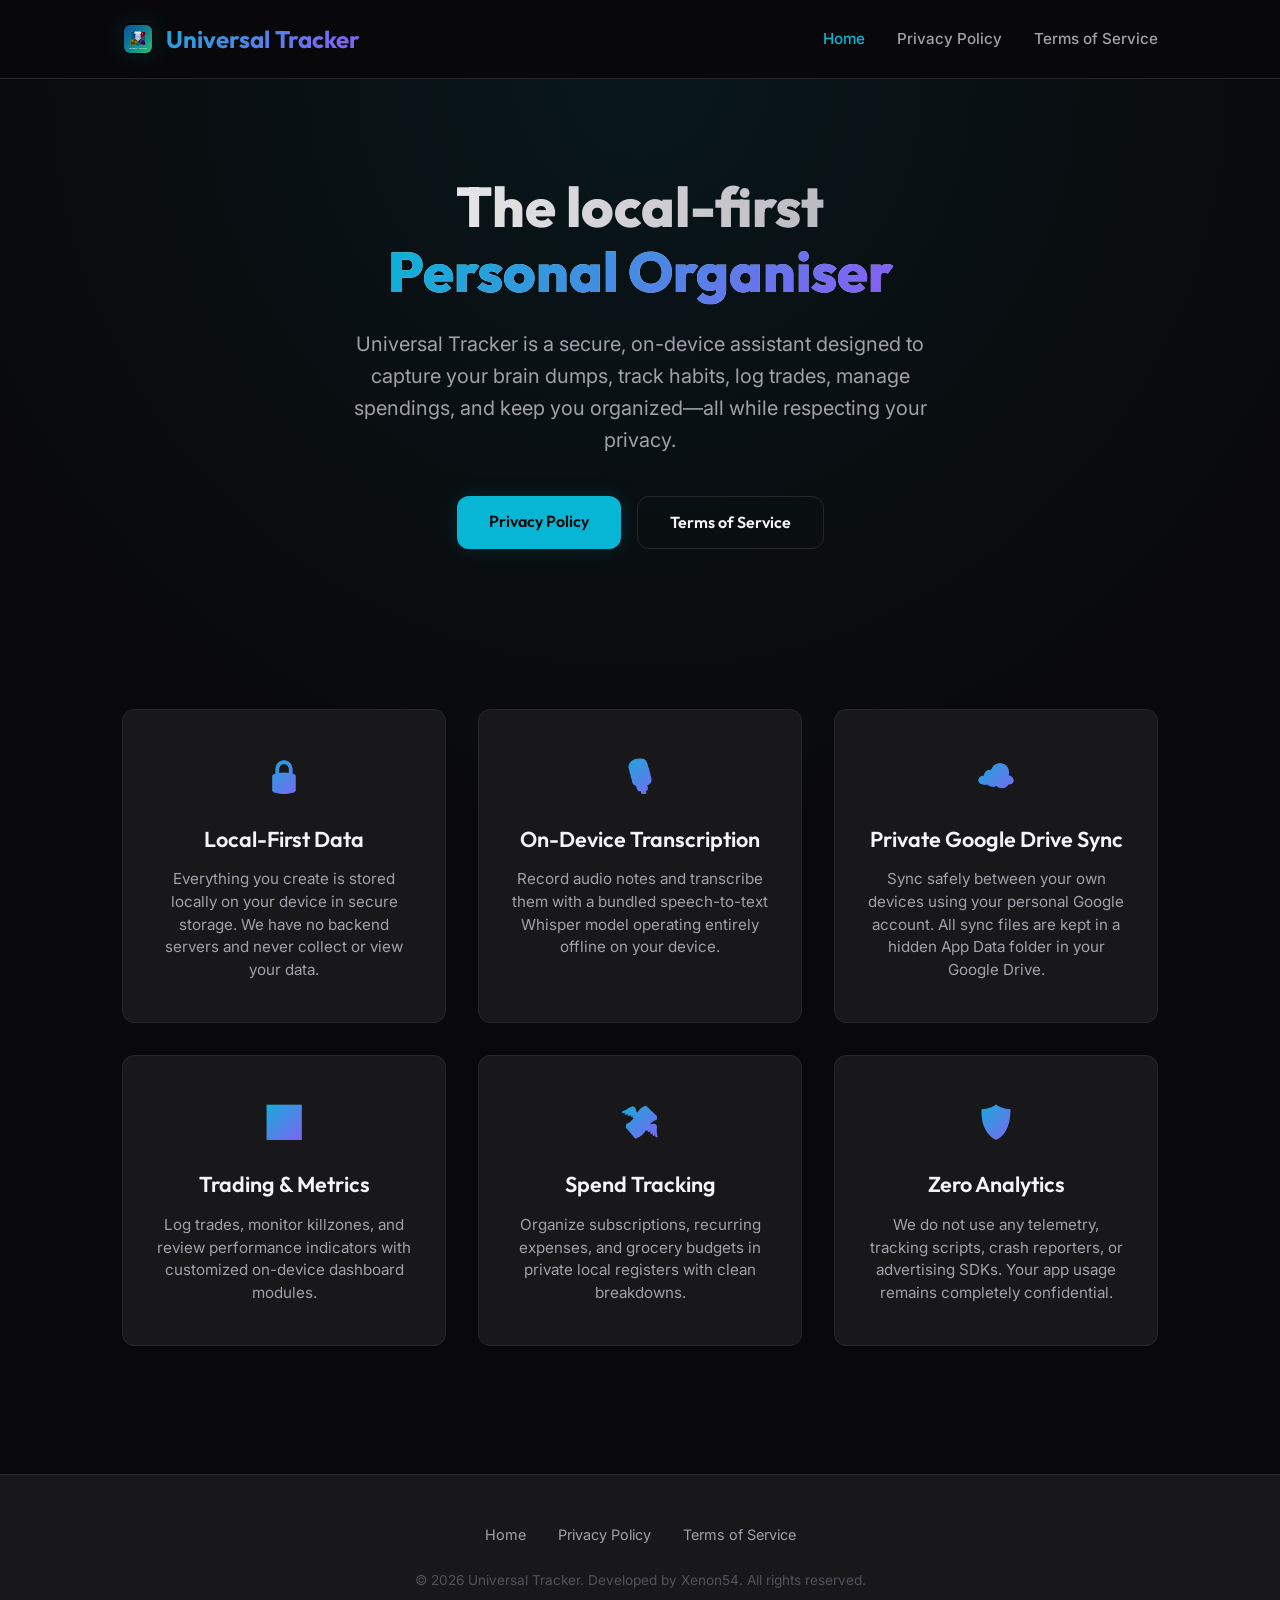
==== docs/index.html @ 17b4ecd3 "app icon along with docs" ====
<!DOCTYPE html>
<html lang="en">
<head>
  <meta charset="UTF-8">
  <meta name="viewport" content="width=device-width, initial-scale=1.0">
  <title>Universal Tracker — Local-First Personal Organiser</title>
  <meta name="description" content="Universal Tracker is a secure, local-first personal organiser. Track logs, trades, spending, voice notes, and more. Your data never leaves your device.">
  <link rel="stylesheet" href="style.css">
</head>
<body>

  <!-- Navigation -->
  <header>
    <div class="nav-container">
      <a href="index.html" class="logo">
        <img src="app_icon.svg" alt="Universal Tracker Logo" class="logo-img">
        Universal Tracker
      </a>
      <nav>
        <ul>
          <li><a href="index.html" class="active">Home</a></li>
          <li><a href="privacy.html">Privacy Policy</a></li>
          <li><a href="terms.html">Terms of Service</a></li>
        </ul>
      </nav>
    </div>
  </header>

  <!-- Hero Section -->
  <section class="hero">
    <div class="hero-content animate-fade-in">
      <h1>The local-first<br><span>Personal Organiser</span></h1>
      <p class="tagline">
        Universal Tracker is a secure, on-device assistant designed to capture your brain dumps, track habits, log trades, manage spendings, and keep you organized—all while respecting your privacy.
      </p>
      <div class="cta-group">
        <a href="privacy.html" class="btn btn-primary">Privacy Policy</a>
        <a href="terms.html" class="btn btn-secondary">Terms of Service</a>
      </div>
    </div>

    <!-- Core App Features -->
    <div class="features">
      <div class="features-grid">
        
        <!-- Feature 1 -->
        <div class="feature-card">
          <div class="feature-icon">🔒</div>
          <h3>Local-First Data</h3>
          <p>Everything you create is stored locally on your device in secure storage. We have no backend servers and never collect or view your data.</p>
        </div>

        <!-- Feature 2 -->
        <div class="feature-card">
          <div class="feature-icon">🎙️</div>
          <h3>On-Device Transcription</h3>
          <p>Record audio notes and transcribe them with a bundled speech-to-text Whisper model operating entirely offline on your device.</p>
        </div>

        <!-- Feature 3 -->
        <div class="feature-card">
          <div class="feature-icon">☁️</div>
          <h3>Private Google Drive Sync</h3>
          <p>Sync safely between your own devices using your personal Google account. All sync files are kept in a hidden App Data folder in your Google Drive.</p>
        </div>

        <!-- Feature 4 -->
        <div class="feature-card">
          <div class="feature-icon">📈</div>
          <h3>Trading &amp; Metrics</h3>
          <p>Log trades, monitor killzones, and review performance indicators with customized on-device dashboard modules.</p>
        </div>

        <!-- Feature 5 -->
        <div class="feature-card">
          <div class="feature-icon">💸</div>
          <h3>Spend Tracking</h3>
          <p>Organize subscriptions, recurring expenses, and grocery budgets in private local registers with clean breakdowns.</p>
        </div>

        <!-- Feature 6 -->
        <div class="feature-card">
          <div class="feature-icon">🛡️</div>
          <h3>Zero Analytics</h3>
          <p>We do not use any telemetry, tracking scripts, crash reporters, or advertising SDKs. Your app usage remains completely confidential.</p>
        </div>

      </div>
    </div>
  </section>

  <!-- Footer -->
  <footer>
    <div class="footer-container">
      <div class="footer-links">
        <a href="index.html">Home</a>
        <a href="privacy.html">Privacy Policy</a>
        <a href="terms.html">Terms of Service</a>
      </div>
      <p class="copyright">&copy; 2026 Universal Tracker. Developed by Xenon54. All rights reserved.</p>
    </div>
  </footer>

</body>
</html>
---- docs/style.css ----
@import url('https://fonts.googleapis.com/css2?family=Inter:wght@300;400;500;600&family=Outfit:wght@400;500;600;700;800&display=swap');

:root {
  /* Colors */
  --bg-primary: #09090b;      /* AppColors.zinc950 */
  --bg-secondary: #18181b;    /* AppColors.zinc900 */
  --bg-card: #222226;
  --border-color: #27272a;    /* AppColors.zinc800 */
  --text-primary: #f4f4f5;    /* AppColors.zinc100 */
  --text-secondary: #a1a1aa;  /* AppColors.zinc400 */
  --accent-cyan: #06b6d4;     /* AppColors.cyan500 */
  --accent-cyan-hover: #22d3ee; /* AppColors.cyan400 */
  --accent-violet: #8b5cf6;   /* AppColors.violet500 */
  --accent-rose: #f43f5e;     /* AppColors.rose500 */
  --accent-gradient: linear-gradient(135deg, var(--accent-cyan), var(--accent-violet));
  --glow-shadow: 0 0 20px rgba(6, 182, 212, 0.15);

  /* Fonts */
  --font-headings: 'Outfit', sans-serif;
  --font-body: 'Inter', sans-serif;

  /* Spacing & Borders */
  --border-radius: 12px;
  --transition-speed: 0.3s;
}

* {
  box-sizing: border-box;
  margin: 0;
  padding: 0;
}

body {
  background-color: var(--bg-primary);
  color: var(--text-primary);
  font-family: var(--font-body);
  line-height: 1.6;
  -webkit-font-smoothing: antialiased;
  min-height: 100vh;
  display: flex;
  flex-direction: column;
}

/* Header & Navigation */
header {
  position: sticky;
  top: 0;
  z-index: 100;
  background: rgba(9, 9, 11, 0.8);
  backdrop-filter: blur(12px);
  -webkit-backdrop-filter: blur(12px);
  border-bottom: 1px solid var(--border-color);
}

.nav-container {
  max-width: 1100px;
  margin: 0 auto;
  padding: 1.25rem 2rem;
  display: flex;
  justify-content: space-between;
  align-items: center;
}

.logo {
  display: flex;
  align-items: center;
  gap: 0.75rem;
  font-family: var(--font-headings);
  font-size: 1.5rem;
  font-weight: 700;
  color: var(--text-primary);
  text-decoration: none;
  background: var(--accent-gradient);
  -webkit-background-clip: text;
  -webkit-text-fill-color: transparent;
}

.logo-img {
  width: 32px;
  height: 32px;
  border-radius: 8px;
  object-fit: contain;
  box-shadow: var(--glow-shadow);
}

nav ul {
  list-style: none;
  display: flex;
  gap: 2rem;
}

nav a {
  text-decoration: none;
  color: var(--text-secondary);
  font-weight: 500;
  font-size: 0.95rem;
  transition: color var(--transition-speed) ease;
}

nav a:hover, nav a.active {
  color: var(--accent-cyan);
}

/* Hero Section */
.hero {
  padding: 6rem 2rem 4rem 2rem;
  text-align: center;
  background: radial-gradient(circle at top, rgba(6, 182, 212, 0.08), transparent 50%);
  flex: 1 0 auto;
}

.hero-content {
  max-width: 800px;
  margin: 0 auto;
}

h1 {
  font-family: var(--font-headings);
  font-size: 3.5rem;
  font-weight: 800;
  line-height: 1.15;
  margin-bottom: 1.5rem;
  background: linear-gradient(to right, #ffffff, var(--text-secondary));
  -webkit-background-clip: text;
  -webkit-text-fill-color: transparent;
}

h1 span {
  background: var(--accent-gradient);
  -webkit-background-clip: text;
  -webkit-text-fill-color: transparent;
}

.tagline {
  font-size: 1.25rem;
  color: var(--text-secondary);
  margin-bottom: 2.5rem;
  max-width: 600px;
  margin-left: auto;
  margin-right: auto;
}

.cta-group {
  display: flex;
  justify-content: center;
  gap: 1rem;
  margin-bottom: 4rem;
  flex-wrap: wrap;
}

.btn {
  display: inline-block;
  padding: 0.8rem 2rem;
  border-radius: var(--border-radius);
  font-family: var(--font-headings);
  font-weight: 600;
  font-size: 1rem;
  text-decoration: none;
  transition: all var(--transition-speed) ease;
}

.btn-primary {
  background: var(--accent-cyan);
  color: var(--bg-primary);
  box-shadow: var(--glow-shadow);
}

.btn-primary:hover {
  background: var(--accent-cyan-hover);
  transform: translateY(-2px);
}

.btn-secondary {
  background: transparent;
  color: var(--text-primary);
  border: 1px solid var(--border-color);
}

.btn-secondary:hover {
  background: rgba(255, 255, 255, 0.05);
  border-color: var(--text-secondary);
  transform: translateY(-2px);
}

/* Features grid */
.features {
  padding: 4rem 2rem;
  max-width: 1100px;
  margin: 0 auto;
}

.features-grid {
  display: grid;
  grid-template-columns: repeat(auto-fit, minmax(280px, 1fr));
  gap: 2rem;
  margin-top: 2rem;
}

.feature-card {
  background-color: var(--bg-secondary);
  border: 1px solid var(--border-color);
  padding: 2.5rem 2rem;
  border-radius: var(--border-radius);
  transition: all var(--transition-speed) ease;
  position: relative;
  overflow: hidden;
}

.feature-card::before {
  content: '';
  position: absolute;
  top: 0;
  left: 0;
  width: 4px;
  height: 0;
  background: var(--accent-cyan);
  transition: height var(--transition-speed) ease;
}

.feature-card:hover {
  transform: translateY(-5px);
  border-color: rgba(6, 182, 212, 0.3);
  box-shadow: 0 10px 30px rgba(0, 0, 0, 0.3);
}

.feature-card:hover::before {
  height: 100%;
}

.feature-icon {
  font-size: 2rem;
  margin-bottom: 1.25rem;
  display: inline-block;
  background: var(--accent-gradient);
  -webkit-background-clip: text;
  -webkit-text-fill-color: transparent;
}

.feature-card h3 {
  font-family: var(--font-headings);
  font-size: 1.35rem;
  font-weight: 600;
  margin-bottom: 0.75rem;
  color: var(--text-primary);
}

.feature-card p {
  color: var(--text-secondary);
  font-size: 0.95rem;
  line-height: 1.5;
}

/* Content Pages (Privacy Policy, Terms of Service) */
.page-content {
  flex: 1 0 auto;
  max-width: 800px;
  margin: 0 auto;
  padding: 4rem 2rem;
}

.policy-card {
  background-color: var(--bg-secondary);
  border: 1px solid var(--border-color);
  padding: 3.5rem;
  border-radius: var(--border-radius);
  box-shadow: 0 4px 30px rgba(0, 0, 0, 0.1);
}

.policy-header {
  border-bottom: 1px solid var(--border-color);
  padding-bottom: 2rem;
  margin-bottom: 2.5rem;
}

.policy-header h1 {
  font-size: 2.5rem;
  margin-bottom: 0.5rem;
  background: var(--text-primary);
  -webkit-background-clip: unset;
  -webkit-text-fill-color: unset;
}

.policy-date {
  color: var(--accent-cyan);
  font-weight: 500;
  font-size: 0.95rem;
}

.policy-body h2 {
  font-family: var(--font-headings);
  font-size: 1.5rem;
  font-weight: 700;
  margin: 2.5rem 0 1rem 0;
  color: var(--text-primary);
  border-bottom: 1px solid rgba(255, 255, 255, 0.05);
  padding-bottom: 0.5rem;
}

.policy-body h3 {
  font-family: var(--font-headings);
  font-size: 1.2rem;
  font-weight: 600;
  margin: 1.5rem 0 0.75rem 0;
  color: var(--accent-cyan);
}

.policy-body p {
  color: var(--text-secondary);
  margin-bottom: 1.25rem;
  font-size: 1rem;
}

.policy-body ul {
  margin-bottom: 1.5rem;
  padding-left: 1.5rem;
  color: var(--text-secondary);
}

.policy-body li {
  margin-bottom: 0.5rem;
}

.policy-body blockquote {
  background: rgba(6, 182, 212, 0.05);
  border-left: 4px solid var(--accent-cyan);
  padding: 1.25rem 1.5rem;
  border-radius: 0 var(--border-radius) var(--border-radius) 0;
  margin: 1.5rem 0;
}

.policy-body blockquote p {
  margin-bottom: 0;
  color: var(--text-primary);
  font-weight: 500;
}

.policy-body a {
  color: var(--accent-cyan);
  text-decoration: none;
  transition: color var(--transition-speed) ease;
}

.policy-body a:hover {
  color: var(--accent-cyan-hover);
  text-decoration: underline;
}

/* Footer */
footer {
  background-color: var(--bg-secondary);
  border-top: 1px solid var(--border-color);
  padding: 3rem 2rem;
  text-align: center;
  flex-shrink: 0;
}

.footer-container {
  max-width: 1100px;
  margin: 0 auto;
  display: flex;
  flex-direction: column;
  align-items: center;
  gap: 1.5rem;
}

.footer-links {
  display: flex;
  gap: 2rem;
}

.footer-links a {
  color: var(--text-secondary);
  text-decoration: none;
  font-size: 0.9rem;
  transition: color var(--transition-speed) ease;
}

.footer-links a:hover {
  color: var(--accent-cyan);
}

.copyright {
  color: #52525b; /* AppColors.zinc600 */
  font-size: 0.85rem;
}

/* Animations */
@keyframes fadeInUp {
  from {
    opacity: 0;
    transform: translateY(20px);
  }
  to {
    opacity: 1;
    transform: translateY(0);
  }
}

.animate-fade-in {
  animation: fadeInUp 0.8s ease forwards;
}

/* Responsive adjustments */
@media (max-width: 768px) {
  h1 {
    font-size: 2.5rem;
  }
  .nav-container {
    flex-direction: column;
    gap: 1rem;
  }
  nav ul {
    gap: 1.25rem;
  }
  .policy-card {
    padding: 2rem 1.5rem;
  }
  .policy-header h1 {
    font-size: 2rem;
  }
}
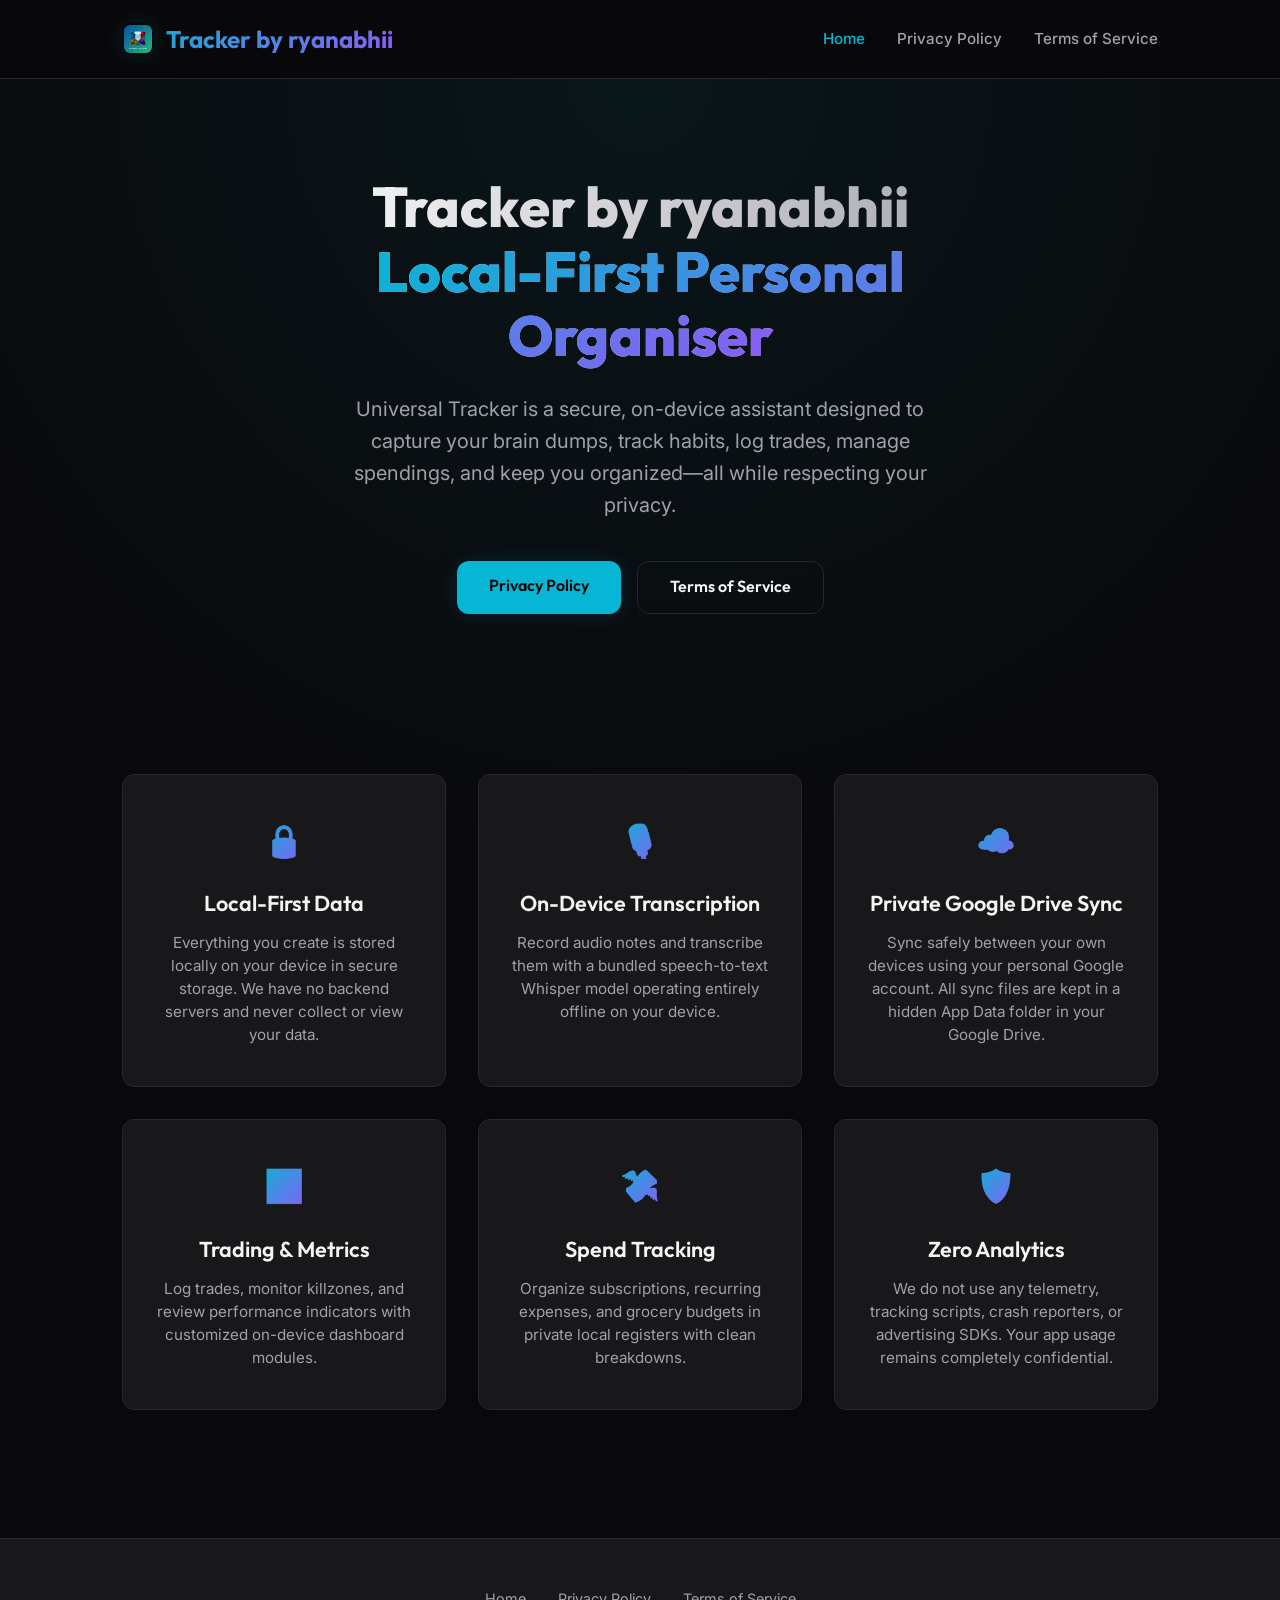
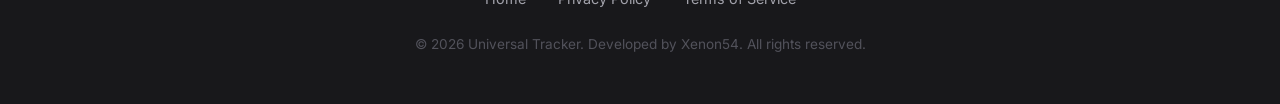
==== commit 1e2789dc: "Fix GCP branding: match app name to Tracker by ryanabhii" ====
--- a/docs/index.html
+++ b/docs/index.html
@@ -3,7 +3,8 @@
 <head>
   <meta charset="UTF-8">
   <meta name="viewport" content="width=device-width, initial-scale=1.0">
-  <title>Universal Tracker — Local-First Personal Organiser</title>
+  <meta name="google-site-verification" content="19Z0WSGYQAw2_KnEivzGRIxZsdQXcJX0O51JEpqZapM" />
+  <title>Tracker by ryanabhii — Local-First Personal Organiser</title>
   <meta name="description" content="Universal Tracker is a secure, local-first personal organiser. Track logs, trades, spending, voice notes, and more. Your data never leaves your device.">
   <link rel="stylesheet" href="style.css">
 </head>
@@ -13,8 +14,8 @@
   <header>
     <div class="nav-container">
       <a href="index.html" class="logo">
-        <img src="app_icon.svg" alt="Universal Tracker Logo" class="logo-img">
-        Universal Tracker
+        <img src="app_icon.svg" alt="Tracker by ryanabhii Logo" class="logo-img">
+        Tracker by ryanabhii
       </a>
       <nav>
         <ul>
@@ -29,7 +30,7 @@
   <!-- Hero Section -->
   <section class="hero">
     <div class="hero-content animate-fade-in">
-      <h1>The local-first<br><span>Personal Organiser</span></h1>
+      <h1>Tracker by ryanabhii<br><span>Local-First Personal Organiser</span></h1>
       <p class="tagline">
         Universal Tracker is a secure, on-device assistant designed to capture your brain dumps, track habits, log trades, manage spendings, and keep you organized—all while respecting your privacy.
       </p>
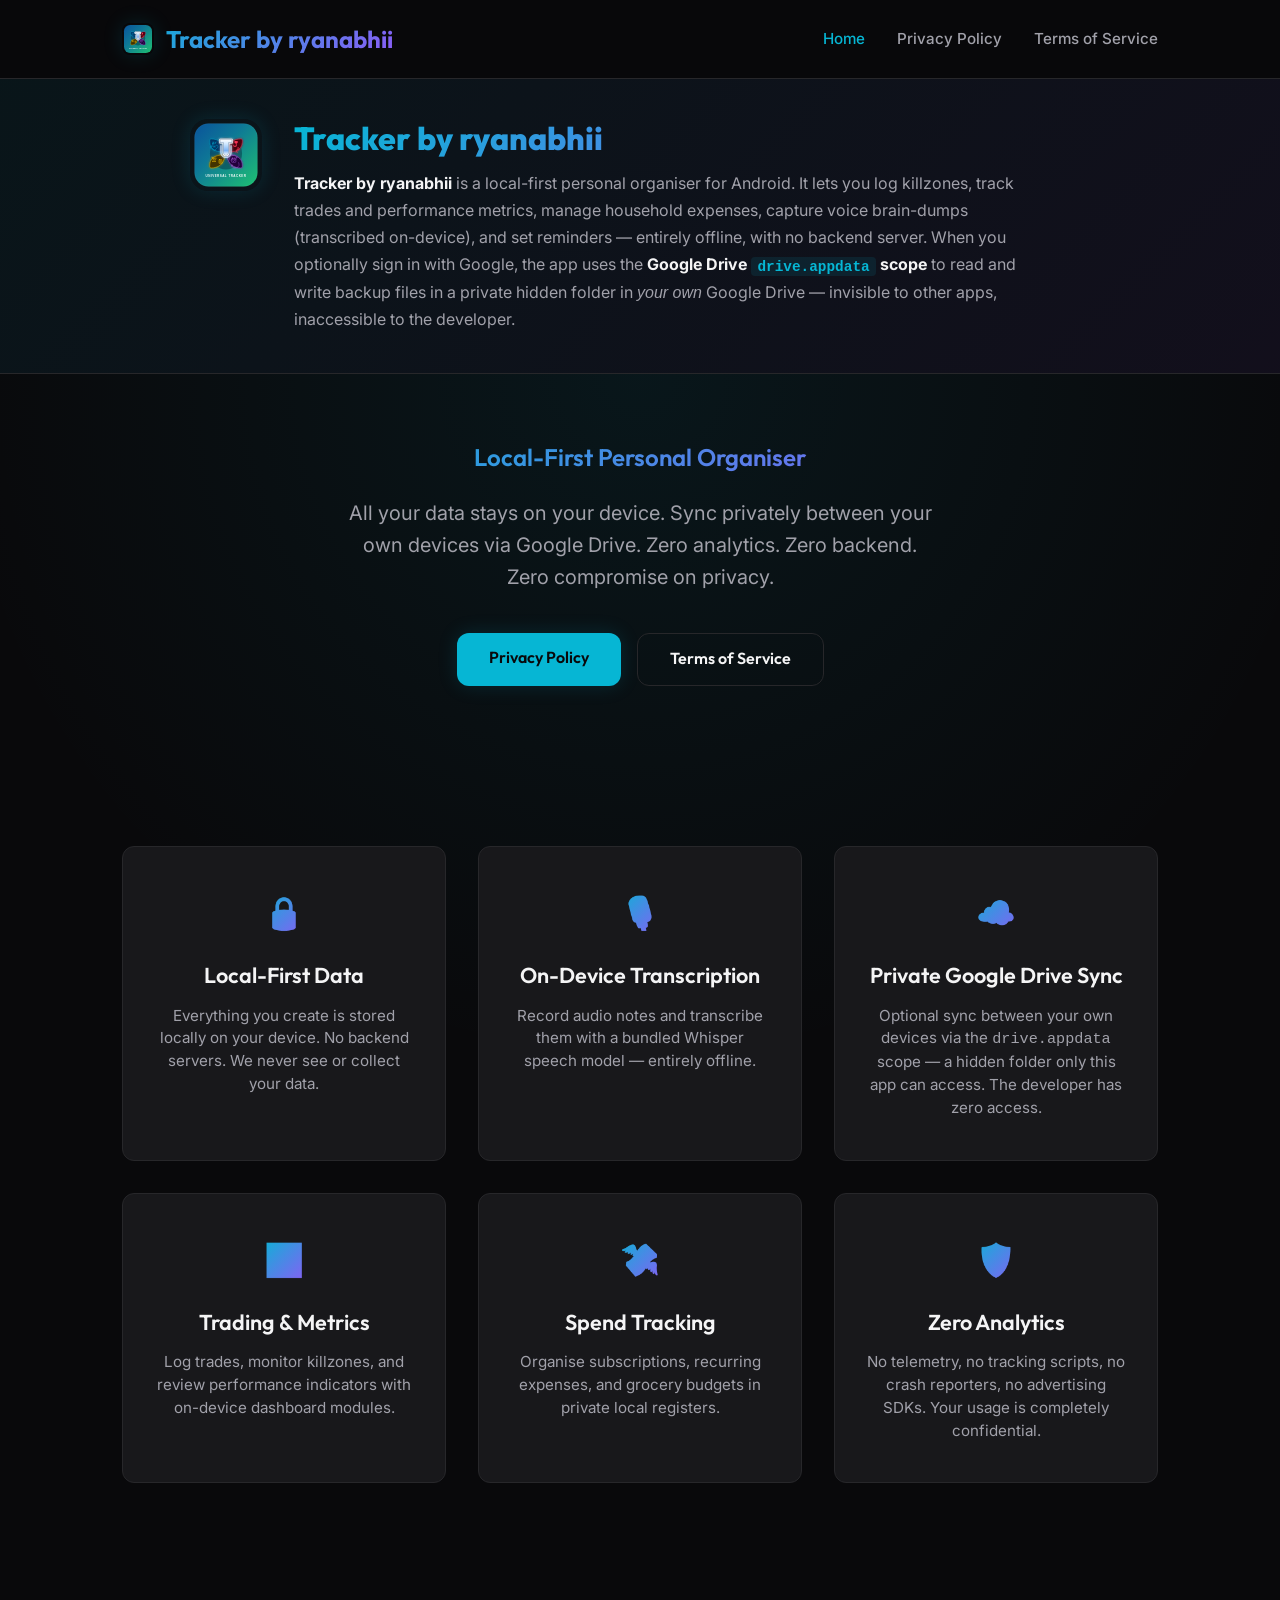
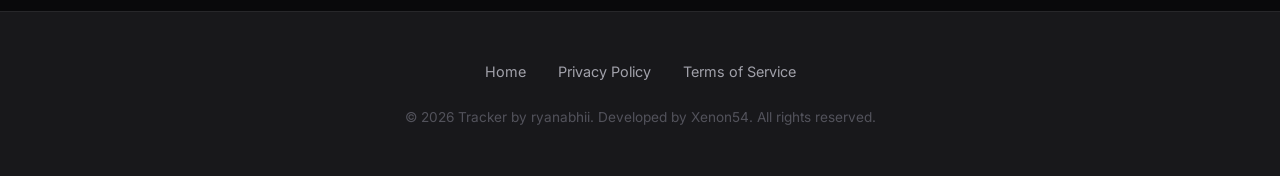
==== commit 5b5926c0: "added website files to root" ====
--- a/docs/index.html
+++ b/docs/index.html
@@ -3,9 +3,26 @@
 <head>
   <meta charset="UTF-8">
   <meta name="viewport" content="width=device-width, initial-scale=1.0">
-  <meta name="google-site-verification" content="19Z0WSGYQAw2_KnEivzGRIxZsdQXcJX0O51JEpqZapM" />
-  <title>Tracker by ryanabhii — Local-First Personal Organiser</title>
-  <meta name="description" content="Universal Tracker is a secure, local-first personal organiser. Track logs, trades, spending, voice notes, and more. Your data never leaves your device.">
+
+  <!-- Primary title — must match GCP OAuth consent screen "App name" exactly -->
+  <title>Tracker by ryanabhii</title>
+
+  <!-- application-name meta — explicitly tells crawlers the app name -->
+  <meta name="application-name" content="Tracker by ryanabhii">
+
+  <!-- Description -->
+  <meta name="description" content="Tracker by ryanabhii is a local-first personal organiser for Android. Log killzones, track trades, manage spending, record voice notes, and sync privately via Google Drive.">
+
+  <!-- Open Graph tags — also scanned by Google's verification crawler -->
+  <meta property="og:type" content="website">
+  <meta property="og:url" content="https://site.tracker.freedev.app/tracker_app/docs/">
+  <meta property="og:title" content="Tracker by ryanabhii">
+  <meta property="og:site_name" content="Tracker by ryanabhii">
+  <meta property="og:description" content="Tracker by ryanabhii is a local-first personal organiser for Android. Log killzones, track trades, manage spending, record voice notes, and sync privately via Google Drive.">
+
+  <!-- Canonical URL — matches the homepage submitted to the OAuth consent screen -->
+  <link rel="canonical" href="https://site.tracker.freedev.app/tracker_app/docs/">
+
   <link rel="stylesheet" href="style.css">
 </head>
 <body>
@@ -27,68 +44,86 @@
     </div>
   </header>
 
-  <!-- Hero Section -->
-  <section class="hero">
-    <div class="hero-content animate-fade-in">
-      <h1>Tracker by ryanabhii<br><span>Local-First Personal Organiser</span></h1>
-      <p class="tagline">
-        Universal Tracker is a secure, on-device assistant designed to capture your brain dumps, track habits, log trades, manage spendings, and keep you organized—all while respecting your privacy.
-      </p>
-      <div class="cta-group">
-        <a href="privacy.html" class="btn btn-primary">Privacy Policy</a>
-        <a href="terms.html" class="btn btn-secondary">Terms of Service</a>
+  <!-- App identity + purpose — placed as the very first visible text block -->
+  <main>
+
+    <section class="app-identity">
+      <div class="identity-inner">
+        <img src="app_icon.svg" alt="Tracker by ryanabhii app icon" class="identity-icon">
+        <div class="identity-text">
+          <h1>Tracker by ryanabhii</h1>
+          <p class="identity-tagline">
+            <strong>Tracker by ryanabhii</strong> is a local-first personal organiser for Android.
+            It lets you log killzones, track trades and performance metrics, manage household
+            expenses, capture voice brain-dumps (transcribed on-device), and set reminders —
+            entirely offline, with no backend server. When you optionally sign in with Google,
+            the app uses the <strong>Google Drive <code>drive.appdata</code> scope</strong> to
+            read and write backup files in a private hidden folder in
+            <em>your own</em> Google Drive — invisible to other apps, inaccessible to the developer.
+          </p>
+        </div>
       </div>
-    </div>
+    </section>
 
-    <!-- Core App Features -->
-    <div class="features">
-      <div class="features-grid">
-        
-        <!-- Feature 1 -->
-        <div class="feature-card">
-          <div class="feature-icon">🔒</div>
-          <h3>Local-First Data</h3>
-          <p>Everything you create is stored locally on your device in secure storage. We have no backend servers and never collect or view your data.</p>
+    <!-- Hero Section -->
+    <section class="hero">
+      <div class="hero-content animate-fade-in">
+        <p class="subtitle">Local-First Personal Organiser</p>
+        <p class="tagline">
+          All your data stays on your device. Sync privately between your own devices via Google Drive.
+          Zero analytics. Zero backend. Zero compromise on privacy.
+        </p>
+        <div class="cta-group">
+          <a href="privacy.html" class="btn btn-primary">Privacy Policy</a>
+          <a href="terms.html" class="btn btn-secondary">Terms of Service</a>
         </div>
+      </div>
 
-        <!-- Feature 2 -->
-        <div class="feature-card">
-          <div class="feature-icon">🎙️</div>
-          <h3>On-Device Transcription</h3>
-          <p>Record audio notes and transcribe them with a bundled speech-to-text Whisper model operating entirely offline on your device.</p>
+      <!-- Feature grid -->
+      <div class="features">
+        <div class="features-grid">
+
+          <div class="feature-card">
+            <div class="feature-icon">🔒</div>
+            <h3>Local-First Data</h3>
+            <p>Everything you create is stored locally on your device. No backend servers. We never see or collect your data.</p>
+          </div>
+
+          <div class="feature-card">
+            <div class="feature-icon">🎙️</div>
+            <h3>On-Device Transcription</h3>
+            <p>Record audio notes and transcribe them with a bundled Whisper speech model — entirely offline.</p>
+          </div>
+
+          <div class="feature-card">
+            <div class="feature-icon">☁️</div>
+            <h3>Private Google Drive Sync</h3>
+            <p>Optional sync between your own devices via the <code>drive.appdata</code> scope — a hidden folder only this app can access. The developer has zero access.</p>
+          </div>
+
+          <div class="feature-card">
+            <div class="feature-icon">📈</div>
+            <h3>Trading &amp; Metrics</h3>
+            <p>Log trades, monitor killzones, and review performance indicators with on-device dashboard modules.</p>
+          </div>
+
+          <div class="feature-card">
+            <div class="feature-icon">💸</div>
+            <h3>Spend Tracking</h3>
+            <p>Organise subscriptions, recurring expenses, and grocery budgets in private local registers.</p>
+          </div>
+
+          <div class="feature-card">
+            <div class="feature-icon">🛡️</div>
+            <h3>Zero Analytics</h3>
+            <p>No telemetry, no tracking scripts, no crash reporters, no advertising SDKs. Your usage is completely confidential.</p>
+          </div>
+
         </div>
+      </div>
+    </section>
 
-        <!-- Feature 3 -->
-        <div class="feature-card">
-          <div class="feature-icon">☁️</div>
-          <h3>Private Google Drive Sync</h3>
-          <p>Sync safely between your own devices using your personal Google account. All sync files are kept in a hidden App Data folder in your Google Drive.</p>
-        </div>
-
-        <!-- Feature 4 -->
-        <div class="feature-card">
-          <div class="feature-icon">📈</div>
-          <h3>Trading &amp; Metrics</h3>
-          <p>Log trades, monitor killzones, and review performance indicators with customized on-device dashboard modules.</p>
-        </div>
-
-        <!-- Feature 5 -->
-        <div class="feature-card">
-          <div class="feature-icon">💸</div>
-          <h3>Spend Tracking</h3>
-          <p>Organize subscriptions, recurring expenses, and grocery budgets in private local registers with clean breakdowns.</p>
-        </div>
-
-        <!-- Feature 6 -->
-        <div class="feature-card">
-          <div class="feature-icon">🛡️</div>
-          <h3>Zero Analytics</h3>
-          <p>We do not use any telemetry, tracking scripts, crash reporters, or advertising SDKs. Your app usage remains completely confidential.</p>
-        </div>
-
-      </div>
-    </div>
-  </section>
+  </main>
 
   <!-- Footer -->
   <footer>
@@ -98,7 +133,7 @@
         <a href="privacy.html">Privacy Policy</a>
         <a href="terms.html">Terms of Service</a>
       </div>
-      <p class="copyright">&copy; 2026 Universal Tracker. Developed by Xenon54. All rights reserved.</p>
+      <p class="copyright">&copy; 2026 Tracker by ryanabhii. Developed by Xenon54. All rights reserved.</p>
     </div>
   </footer>
 
--- a/docs/style.css
+++ b/docs/style.css
@@ -68,7 +68,7 @@
   font-family: var(--font-headings);
   font-size: 1.5rem;
   font-weight: 700;
-  color: var(--text-primary);
+  color: var(--accent-cyan); /* bot-readable fallback */
   text-decoration: none;
   background: var(--accent-gradient);
   -webkit-background-clip: text;
@@ -101,9 +101,74 @@
   color: var(--accent-cyan);
 }
 
+/* App Identity Section — first visible block, clearly states app name & purpose */
+.app-identity {
+  background: linear-gradient(135deg, rgba(6, 182, 212, 0.07), rgba(139, 92, 246, 0.07));
+  border-bottom: 1px solid var(--border-color);
+  padding: 2.5rem 2rem;
+}
+
+.identity-inner {
+  max-width: 900px;
+  margin: 0 auto;
+  display: flex;
+  gap: 2rem;
+  align-items: flex-start;
+}
+
+.identity-icon {
+  width: 72px;
+  height: 72px;
+  border-radius: 18px;
+  flex-shrink: 0;
+  box-shadow: var(--glow-shadow);
+}
+
+.identity-text h1 {
+  font-family: var(--font-headings);
+  font-size: 2rem;
+  font-weight: 800;
+  margin-bottom: 0.75rem;
+  color: var(--accent-cyan); /* bot-readable fallback */
+  background: var(--accent-gradient);
+  -webkit-background-clip: text;
+  -webkit-text-fill-color: transparent;
+  line-height: 1.2;
+}
+
+.identity-tagline {
+  color: var(--text-secondary);
+  font-size: 1rem;
+  line-height: 1.7;
+  max-width: 760px;
+}
+
+.identity-tagline strong {
+  color: var(--text-primary);
+}
+
+.identity-tagline code {
+  background: rgba(6, 182, 212, 0.1);
+  color: var(--accent-cyan);
+  padding: 0.1rem 0.4rem;
+  border-radius: 4px;
+  font-size: 0.9em;
+}
+
+@media (max-width: 600px) {
+  .identity-inner {
+    flex-direction: column;
+    align-items: center;
+    text-align: center;
+  }
+  .identity-text h1 {
+    font-size: 1.6rem;
+  }
+}
+
 /* Hero Section */
 .hero {
-  padding: 6rem 2rem 4rem 2rem;
+  padding: 4rem 2rem 4rem 2rem;
   text-align: center;
   background: radial-gradient(circle at top, rgba(6, 182, 212, 0.08), transparent 50%);
   flex: 1 0 auto;
@@ -120,12 +185,25 @@
   font-weight: 800;
   line-height: 1.15;
   margin-bottom: 1.5rem;
+  color: var(--text-primary); /* bot-readable fallback */
   background: linear-gradient(to right, #ffffff, var(--text-secondary));
   -webkit-background-clip: text;
   -webkit-text-fill-color: transparent;
 }
 
 h1 span {
+  color: var(--accent-cyan); /* bot-readable fallback */
+  background: var(--accent-gradient);
+  -webkit-background-clip: text;
+  -webkit-text-fill-color: transparent;
+}
+
+.subtitle {
+  font-family: var(--font-headings);
+  font-size: 1.5rem;
+  font-weight: 600;
+  margin-bottom: 1.25rem;
+  color: var(--accent-cyan); /* bot-readable fallback */
   background: var(--accent-gradient);
   -webkit-background-clip: text;
   -webkit-text-fill-color: transparent;
@@ -231,6 +309,7 @@
   font-size: 2rem;
   margin-bottom: 1.25rem;
   display: inline-block;
+  color: var(--accent-cyan); /* bot-readable fallback */
   background: var(--accent-gradient);
   -webkit-background-clip: text;
   -webkit-text-fill-color: transparent;
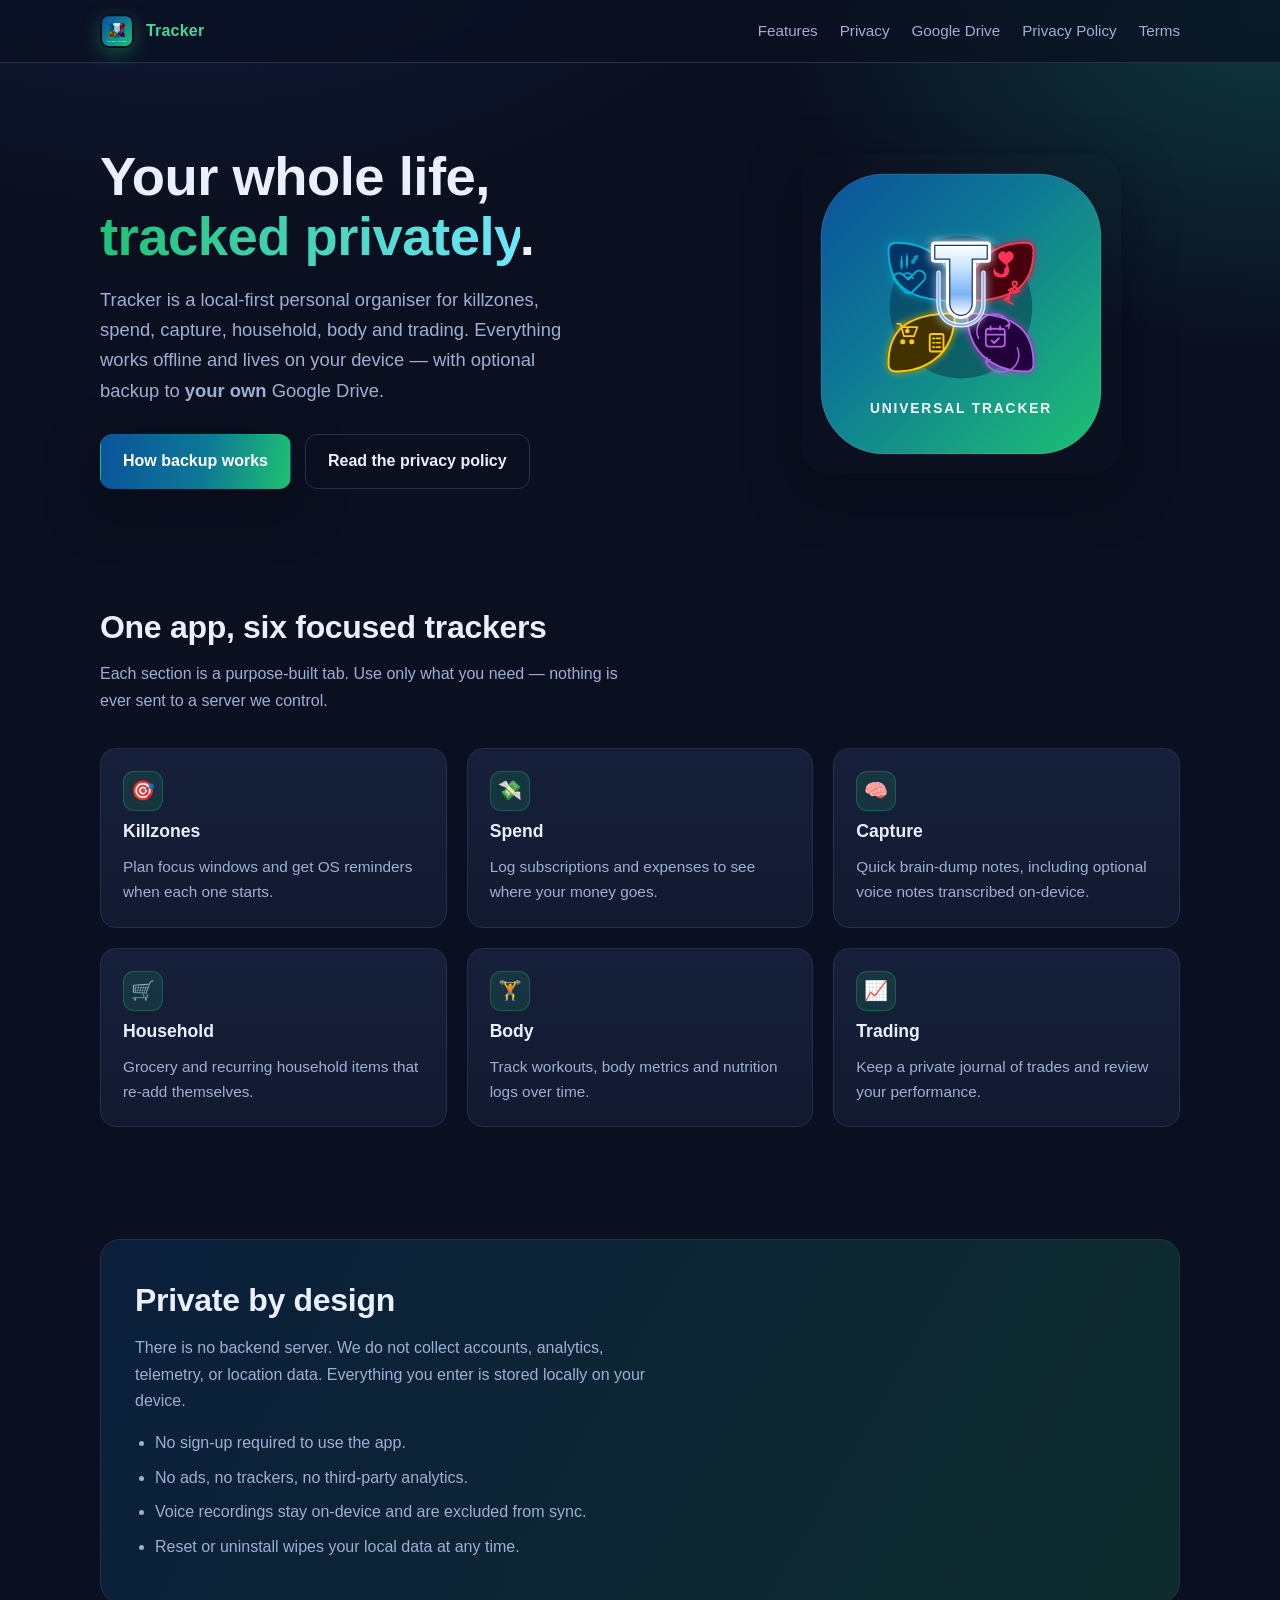
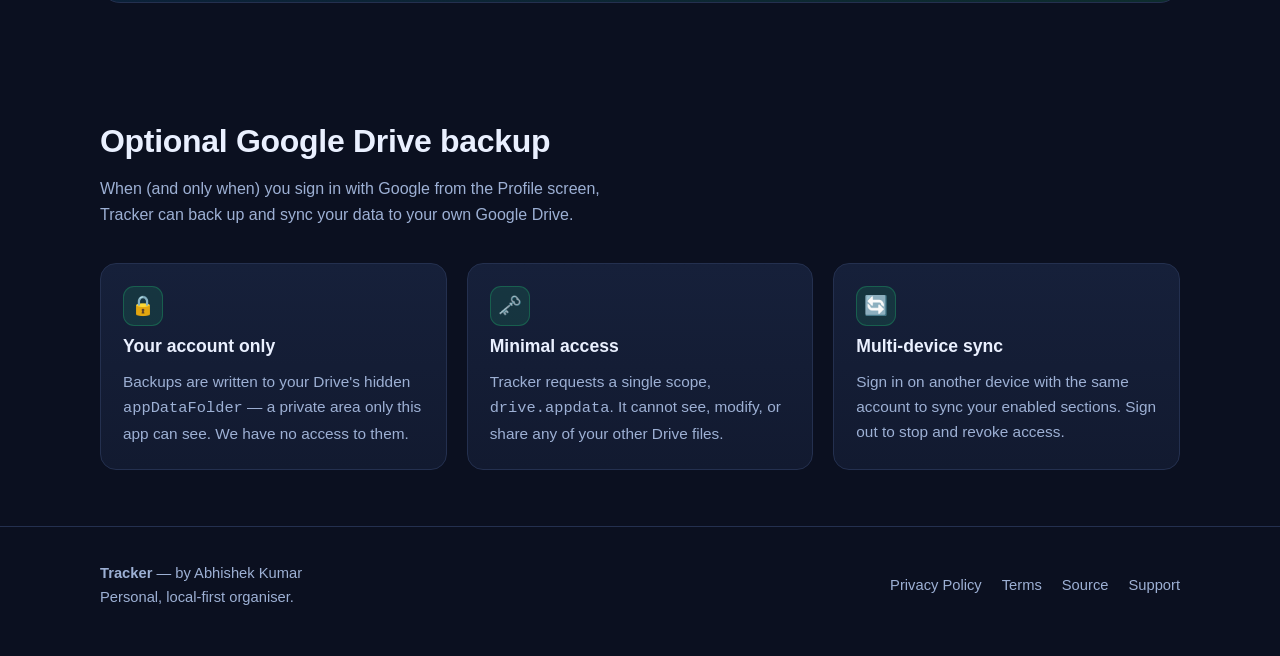
==== commit d91dd157: "gcp verification base" ====
--- a/docs/index.html
+++ b/docs/index.html
@@ -1,141 +1,173 @@
 <!DOCTYPE html>
 <html lang="en">
-<head>
-  <meta charset="UTF-8">
-  <meta name="viewport" content="width=device-width, initial-scale=1.0">
+  <head>
+    <meta charset="UTF-8" />
+    <meta name="viewport" content="width=device-width, initial-scale=1.0" />
+    <title>Tracker — a private, local-first personal organiser</title>
+    <meta
+      name="description"
+      content="Tracker is a local-first personal organiser for killzones, spend, capture, household, body and trading, with optional end-to-end-private Google Drive backup to your own account."
+    />
+    <link rel="icon" type="image/svg+xml" href="app_icon.svg" />
+    <link rel="stylesheet" href="styles.css" />
+  </head>
+  <body>
+    <header class="site-header">
+      <div class="container nav">
+        <a class="brand" href="/">
+          <img src="app_icon.svg" alt="Tracker app icon" />
+          <span>Tracker</span>
+        </a>
+        <nav class="nav-links">
+          <a href="#features">Features</a>
+          <a href="#privacy">Privacy</a>
+          <a href="#drive">Google Drive</a>
+          <a href="privacy.html">Privacy Policy</a>
+          <a href="terms.html">Terms</a>
+        </nav>
+      </div>
+    </header>
 
-  <!-- Primary title — must match GCP OAuth consent screen "App name" exactly -->
-  <title>Tracker by ryanabhii</title>
+    <main>
+      <!-- Hero -->
+      <section class="hero container" id="top">
+        <div>
+          <h1>Your whole life, <span class="accent">tracked privately</span>.</h1>
+          <p class="lead">
+            Tracker is a local-first personal organiser for killzones, spend,
+            capture, household, body and trading. Everything works offline and
+            lives on your device — with optional backup to <strong>your own</strong>
+            Google Drive.
+          </p>
+          <div class="cta-row">
+            <a class="btn btn-primary" href="#drive">How backup works</a>
+            <a class="btn btn-ghost" href="privacy.html">Read the privacy policy</a>
+          </div>
+        </div>
+        <div class="hero-art">
+          <img src="app_icon.svg" alt="Tracker app icon" />
+        </div>
+      </section>
 
-  <!-- application-name meta — explicitly tells crawlers the app name -->
-  <meta name="application-name" content="Tracker by ryanabhii">
+      <!-- Features -->
+      <section id="features">
+        <div class="container">
+          <h2 class="section-title">One app, six focused trackers</h2>
+          <p class="section-sub">
+            Each section is a purpose-built tab. Use only what you need — nothing
+            is ever sent to a server we control.
+          </p>
+          <div class="grid">
+            <article class="card">
+              <div class="ic">🎯</div>
+              <h3>Killzones</h3>
+              <p>Plan focus windows and get OS reminders when each one starts.</p>
+            </article>
+            <article class="card">
+              <div class="ic">💸</div>
+              <h3>Spend</h3>
+              <p>Log subscriptions and expenses to see where your money goes.</p>
+            </article>
+            <article class="card">
+              <div class="ic">🧠</div>
+              <h3>Capture</h3>
+              <p>
+                Quick brain-dump notes, including optional voice notes transcribed
+                on-device.
+              </p>
+            </article>
+            <article class="card">
+              <div class="ic">🛒</div>
+              <h3>Household</h3>
+              <p>Grocery and recurring household items that re-add themselves.</p>
+            </article>
+            <article class="card">
+              <div class="ic">🏋️</div>
+              <h3>Body</h3>
+              <p>Track workouts, body metrics and nutrition logs over time.</p>
+            </article>
+            <article class="card">
+              <div class="ic">📈</div>
+              <h3>Trading</h3>
+              <p>Keep a private journal of trades and review your performance.</p>
+            </article>
+          </div>
+        </div>
+      </section>
 
-  <!-- Description -->
-  <meta name="description" content="Tracker by ryanabhii is a local-first personal organiser for Android. Log killzones, track trades, manage spending, record voice notes, and sync privately via Google Drive.">
+      <!-- Privacy -->
+      <section id="privacy">
+        <div class="container">
+          <div class="panel">
+            <h2 class="section-title">Private by design</h2>
+            <p class="section-sub" style="margin-bottom: 0">
+              There is no backend server. We do not collect accounts, analytics,
+              telemetry, or location data. Everything you enter is stored locally
+              on your device.
+            </p>
+            <ul>
+              <li>No sign-up required to use the app.</li>
+              <li>No ads, no trackers, no third-party analytics.</li>
+              <li>Voice recordings stay on-device and are excluded from sync.</li>
+              <li>Reset or uninstall wipes your local data at any time.</li>
+            </ul>
+          </div>
+        </div>
+      </section>
 
-  <!-- Open Graph tags — also scanned by Google's verification crawler -->
-  <meta property="og:type" content="website">
-  <meta property="og:url" content="https://site.tracker.freedev.app/tracker_app/docs/">
-  <meta property="og:title" content="Tracker by ryanabhii">
-  <meta property="og:site_name" content="Tracker by ryanabhii">
-  <meta property="og:description" content="Tracker by ryanabhii is a local-first personal organiser for Android. Log killzones, track trades, manage spending, record voice notes, and sync privately via Google Drive.">
+      <!-- Google Drive -->
+      <section id="drive">
+        <div class="container">
+          <h2 class="section-title">Optional Google Drive backup</h2>
+          <p class="section-sub">
+            When (and only when) you sign in with Google from the Profile screen,
+            Tracker can back up and sync your data to your own Google Drive.
+          </p>
+          <div class="grid">
+            <article class="card">
+              <div class="ic">🔒</div>
+              <h3>Your account only</h3>
+              <p>
+                Backups are written to your Drive's hidden
+                <code>appDataFolder</code> — a private area only this app can see.
+                We have no access to them.
+              </p>
+            </article>
+            <article class="card">
+              <div class="ic">🗝️</div>
+              <h3>Minimal access</h3>
+              <p>
+                Tracker requests a single scope,
+                <code>drive.appdata</code>. It cannot see, modify, or share any of
+                your other Drive files.
+              </p>
+            </article>
+            <article class="card">
+              <div class="ic">🔄</div>
+              <h3>Multi-device sync</h3>
+              <p>
+                Sign in on another device with the same account to sync your
+                enabled sections. Sign out to stop and revoke access.
+              </p>
+            </article>
+          </div>
+        </div>
+      </section>
+    </main>
 
-  <!-- Canonical URL — matches the homepage submitted to the OAuth consent screen -->
-  <link rel="canonical" href="https://site.tracker.freedev.app/tracker_app/docs/">
-
-  <link rel="stylesheet" href="style.css">
-</head>
-<body>
-
-  <!-- Navigation -->
-  <header>
-    <div class="nav-container">
-      <a href="index.html" class="logo">
-        <img src="app_icon.svg" alt="Tracker by ryanabhii Logo" class="logo-img">
-        Tracker by ryanabhii
-      </a>
-      <nav>
-        <ul>
-          <li><a href="index.html" class="active">Home</a></li>
-          <li><a href="privacy.html">Privacy Policy</a></li>
-          <li><a href="terms.html">Terms of Service</a></li>
-        </ul>
-      </nav>
-    </div>
-  </header>
-
-  <!-- App identity + purpose — placed as the very first visible text block -->
-  <main>
-
-    <section class="app-identity">
-      <div class="identity-inner">
-        <img src="app_icon.svg" alt="Tracker by ryanabhii app icon" class="identity-icon">
-        <div class="identity-text">
-          <h1>Tracker by ryanabhii</h1>
-          <p class="identity-tagline">
-            <strong>Tracker by ryanabhii</strong> is a local-first personal organiser for Android.
-            It lets you log killzones, track trades and performance metrics, manage household
-            expenses, capture voice brain-dumps (transcribed on-device), and set reminders —
-            entirely offline, with no backend server. When you optionally sign in with Google,
-            the app uses the <strong>Google Drive <code>drive.appdata</code> scope</strong> to
-            read and write backup files in a private hidden folder in
-            <em>your own</em> Google Drive — invisible to other apps, inaccessible to the developer.
-          </p>
+    <footer class="site-footer" id="contact">
+      <div class="container footer-row">
+        <div>
+          <strong>Tracker</strong> — by Abhishek Kumar<br />
+          Personal, local-first organiser.
         </div>
+        <nav class="footer-links">
+          <a href="privacy.html">Privacy Policy</a>
+          <a href="terms.html">Terms</a>
+          <a href="https://github.com/ryanabhii/brain_dump">Source</a>
+          <a href="https://github.com/ryanabhii/brain_dump/issues">Support</a>
+        </nav>
       </div>
-    </section>
-
-    <!-- Hero Section -->
-    <section class="hero">
-      <div class="hero-content animate-fade-in">
-        <p class="subtitle">Local-First Personal Organiser</p>
-        <p class="tagline">
-          All your data stays on your device. Sync privately between your own devices via Google Drive.
-          Zero analytics. Zero backend. Zero compromise on privacy.
-        </p>
-        <div class="cta-group">
-          <a href="privacy.html" class="btn btn-primary">Privacy Policy</a>
-          <a href="terms.html" class="btn btn-secondary">Terms of Service</a>
-        </div>
-      </div>
-
-      <!-- Feature grid -->
-      <div class="features">
-        <div class="features-grid">
-
-          <div class="feature-card">
-            <div class="feature-icon">🔒</div>
-            <h3>Local-First Data</h3>
-            <p>Everything you create is stored locally on your device. No backend servers. We never see or collect your data.</p>
-          </div>
-
-          <div class="feature-card">
-            <div class="feature-icon">🎙️</div>
-            <h3>On-Device Transcription</h3>
-            <p>Record audio notes and transcribe them with a bundled Whisper speech model — entirely offline.</p>
-          </div>
-
-          <div class="feature-card">
-            <div class="feature-icon">☁️</div>
-            <h3>Private Google Drive Sync</h3>
-            <p>Optional sync between your own devices via the <code>drive.appdata</code> scope — a hidden folder only this app can access. The developer has zero access.</p>
-          </div>
-
-          <div class="feature-card">
-            <div class="feature-icon">📈</div>
-            <h3>Trading &amp; Metrics</h3>
-            <p>Log trades, monitor killzones, and review performance indicators with on-device dashboard modules.</p>
-          </div>
-
-          <div class="feature-card">
-            <div class="feature-icon">💸</div>
-            <h3>Spend Tracking</h3>
-            <p>Organise subscriptions, recurring expenses, and grocery budgets in private local registers.</p>
-          </div>
-
-          <div class="feature-card">
-            <div class="feature-icon">🛡️</div>
-            <h3>Zero Analytics</h3>
-            <p>No telemetry, no tracking scripts, no crash reporters, no advertising SDKs. Your usage is completely confidential.</p>
-          </div>
-
-        </div>
-      </div>
-    </section>
-
-  </main>
-
-  <!-- Footer -->
-  <footer>
-    <div class="footer-container">
-      <div class="footer-links">
-        <a href="index.html">Home</a>
-        <a href="privacy.html">Privacy Policy</a>
-        <a href="terms.html">Terms of Service</a>
-      </div>
-      <p class="copyright">&copy; 2026 Tracker by ryanabhii. Developed by Xenon54. All rights reserved.</p>
-    </div>
-  </footer>
-
-</body>
+    </footer>
+  </body>
 </html>
--- a/docs/styles.css
+++ b/docs/styles.css
@@ -0,0 +1,356 @@
+:root {
+  --bg: #0b1020;
+  --bg-soft: #121a30;
+  --card: #16203a;
+  --border: #24304f;
+  --text: #eaf0ff;
+  --muted: #9db0d4;
+  --brand-a: #0a539b;
+  --brand-b: #0e7896;
+  --brand-c: #1ec172;
+  --accent: #46d69b;
+  --shadow: 0 18px 50px rgba(3, 8, 20, 0.55);
+  --radius: 16px;
+}
+
+* {
+  box-sizing: border-box;
+}
+
+html {
+  scroll-behavior: smooth;
+}
+
+body {
+  margin: 0;
+  font-family: -apple-system, BlinkMacSystemFont, "Segoe UI", Roboto, Helvetica,
+    Arial, sans-serif;
+  color: var(--text);
+  background: radial-gradient(1200px 800px at 15% -10%, #16234a 0%, transparent 55%),
+    radial-gradient(1000px 700px at 100% 0%, #0e3a3f 0%, transparent 50%),
+    var(--bg);
+  line-height: 1.65;
+  -webkit-font-smoothing: antialiased;
+}
+
+a {
+  color: var(--accent);
+  text-decoration: none;
+}
+
+a:hover {
+  text-decoration: underline;
+}
+
+.container {
+  width: min(1080px, 92vw);
+  margin: 0 auto;
+}
+
+/* Header / nav */
+.site-header {
+  position: sticky;
+  top: 0;
+  z-index: 10;
+  backdrop-filter: blur(10px);
+  background: rgba(11, 16, 32, 0.72);
+  border-bottom: 1px solid var(--border);
+}
+
+.nav {
+  display: flex;
+  align-items: center;
+  justify-content: space-between;
+  padding: 14px 0;
+}
+
+.brand {
+  display: flex;
+  align-items: center;
+  gap: 12px;
+  font-weight: 700;
+  letter-spacing: 0.2px;
+}
+
+.brand img {
+  width: 34px;
+  height: 34px;
+  border-radius: 9px;
+  box-shadow: 0 6px 18px rgba(30, 193, 114, 0.35);
+}
+
+.nav-links {
+  display: flex;
+  gap: 22px;
+  font-size: 0.95rem;
+}
+
+.nav-links a {
+  color: var(--muted);
+}
+
+.nav-links a:hover {
+  color: var(--text);
+  text-decoration: none;
+}
+
+/* Hero */
+.hero {
+  padding: 84px 0 56px;
+  display: grid;
+  grid-template-columns: 1.15fr 0.85fr;
+  gap: 48px;
+  align-items: center;
+}
+
+.hero h1 {
+  font-size: clamp(2.2rem, 4.6vw, 3.4rem);
+  line-height: 1.1;
+  margin: 0 0 18px;
+  letter-spacing: -0.5px;
+}
+
+.hero .accent {
+  background: linear-gradient(100deg, var(--brand-c), #6ee7ff);
+  -webkit-background-clip: text;
+  background-clip: text;
+  color: transparent;
+}
+
+.hero p.lead {
+  font-size: 1.15rem;
+  color: var(--muted);
+  margin: 0 0 28px;
+  max-width: 46ch;
+}
+
+.cta-row {
+  display: flex;
+  flex-wrap: wrap;
+  gap: 14px;
+}
+
+.btn {
+  display: inline-flex;
+  align-items: center;
+  gap: 10px;
+  padding: 13px 22px;
+  border-radius: 12px;
+  font-weight: 600;
+  border: 1px solid transparent;
+  cursor: pointer;
+  transition: transform 0.12s ease, box-shadow 0.12s ease;
+}
+
+.btn:hover {
+  text-decoration: none;
+  transform: translateY(-1px);
+}
+
+.btn-primary {
+  background: linear-gradient(100deg, var(--brand-a), var(--brand-b) 55%, var(--brand-c));
+  color: #fff;
+  box-shadow: var(--shadow);
+}
+
+.btn-ghost {
+  background: transparent;
+  border-color: var(--border);
+  color: var(--text);
+}
+
+.hero-art {
+  justify-self: center;
+}
+
+.hero-art img {
+  width: min(320px, 70vw);
+  height: auto;
+  border-radius: 28px;
+  box-shadow: var(--shadow);
+}
+
+/* Sections */
+section {
+  padding: 56px 0;
+}
+
+.section-title {
+  font-size: clamp(1.5rem, 3vw, 2rem);
+  margin: 0 0 8px;
+  letter-spacing: -0.3px;
+}
+
+.section-sub {
+  color: var(--muted);
+  margin: 0 0 34px;
+  max-width: 60ch;
+}
+
+.grid {
+  display: grid;
+  grid-template-columns: repeat(3, 1fr);
+  gap: 20px;
+}
+
+.card {
+  background: linear-gradient(180deg, var(--card), var(--bg-soft));
+  border: 1px solid var(--border);
+  border-radius: var(--radius);
+  padding: 22px;
+}
+
+.card h3 {
+  margin: 6px 0 8px;
+  font-size: 1.1rem;
+}
+
+.card p {
+  margin: 0;
+  color: var(--muted);
+  font-size: 0.96rem;
+}
+
+.card .ic {
+  width: 40px;
+  height: 40px;
+  display: grid;
+  place-items: center;
+  border-radius: 11px;
+  background: rgba(30, 193, 114, 0.14);
+  border: 1px solid rgba(30, 193, 114, 0.3);
+  font-size: 1.2rem;
+}
+
+/* Privacy highlight */
+.panel {
+  background: linear-gradient(120deg, rgba(10, 83, 155, 0.22), rgba(30, 193, 114, 0.16));
+  border: 1px solid var(--border);
+  border-radius: 20px;
+  padding: 34px;
+}
+
+.panel ul {
+  margin: 16px 0 0;
+  padding-left: 20px;
+  color: var(--muted);
+}
+
+.panel li {
+  margin: 8px 0;
+}
+
+.panel code {
+  background: rgba(255, 255, 255, 0.08);
+  border: 1px solid var(--border);
+  padding: 1px 7px;
+  border-radius: 6px;
+  font-size: 0.86em;
+}
+
+/* Footer */
+.site-footer {
+  border-top: 1px solid var(--border);
+  padding: 34px 0 48px;
+  color: var(--muted);
+  font-size: 0.92rem;
+}
+
+.footer-row {
+  display: flex;
+  flex-wrap: wrap;
+  gap: 18px;
+  justify-content: space-between;
+  align-items: center;
+}
+
+.footer-links {
+  display: flex;
+  gap: 20px;
+  flex-wrap: wrap;
+}
+
+.footer-links a {
+  color: var(--muted);
+}
+
+/* Privacy page */
+.doc {
+  padding: 56px 0 72px;
+}
+
+.doc .container {
+  width: min(820px, 92vw);
+}
+
+.doc h1 {
+  font-size: clamp(1.9rem, 4vw, 2.6rem);
+  margin: 0 0 6px;
+}
+
+.doc .updated {
+  color: var(--muted);
+  margin: 0 0 30px;
+}
+
+.doc h2 {
+  margin: 38px 0 10px;
+  font-size: 1.35rem;
+  border-top: 1px solid var(--border);
+  padding-top: 26px;
+}
+
+.doc h3 {
+  margin: 22px 0 6px;
+  font-size: 1.08rem;
+}
+
+.doc p,
+.doc li {
+  color: #d6def2;
+}
+
+.doc code {
+  background: rgba(255, 255, 255, 0.08);
+  border: 1px solid var(--border);
+  padding: 1px 7px;
+  border-radius: 6px;
+  font-size: 0.86em;
+}
+
+.callout {
+  background: rgba(30, 193, 114, 0.12);
+  border: 1px solid rgba(30, 193, 114, 0.3);
+  border-radius: 12px;
+  padding: 16px 18px;
+  margin: 22px 0;
+}
+
+@media (max-width: 820px) {
+  .hero {
+    grid-template-columns: 1fr;
+    padding-top: 56px;
+    text-align: center;
+  }
+
+  .hero p.lead {
+    margin-left: auto;
+    margin-right: auto;
+  }
+
+  .cta-row {
+    justify-content: center;
+  }
+
+  .hero-art {
+    order: -1;
+  }
+
+  .grid {
+    grid-template-columns: 1fr;
+  }
+
+  .nav-links {
+    display: none;
+  }
+}
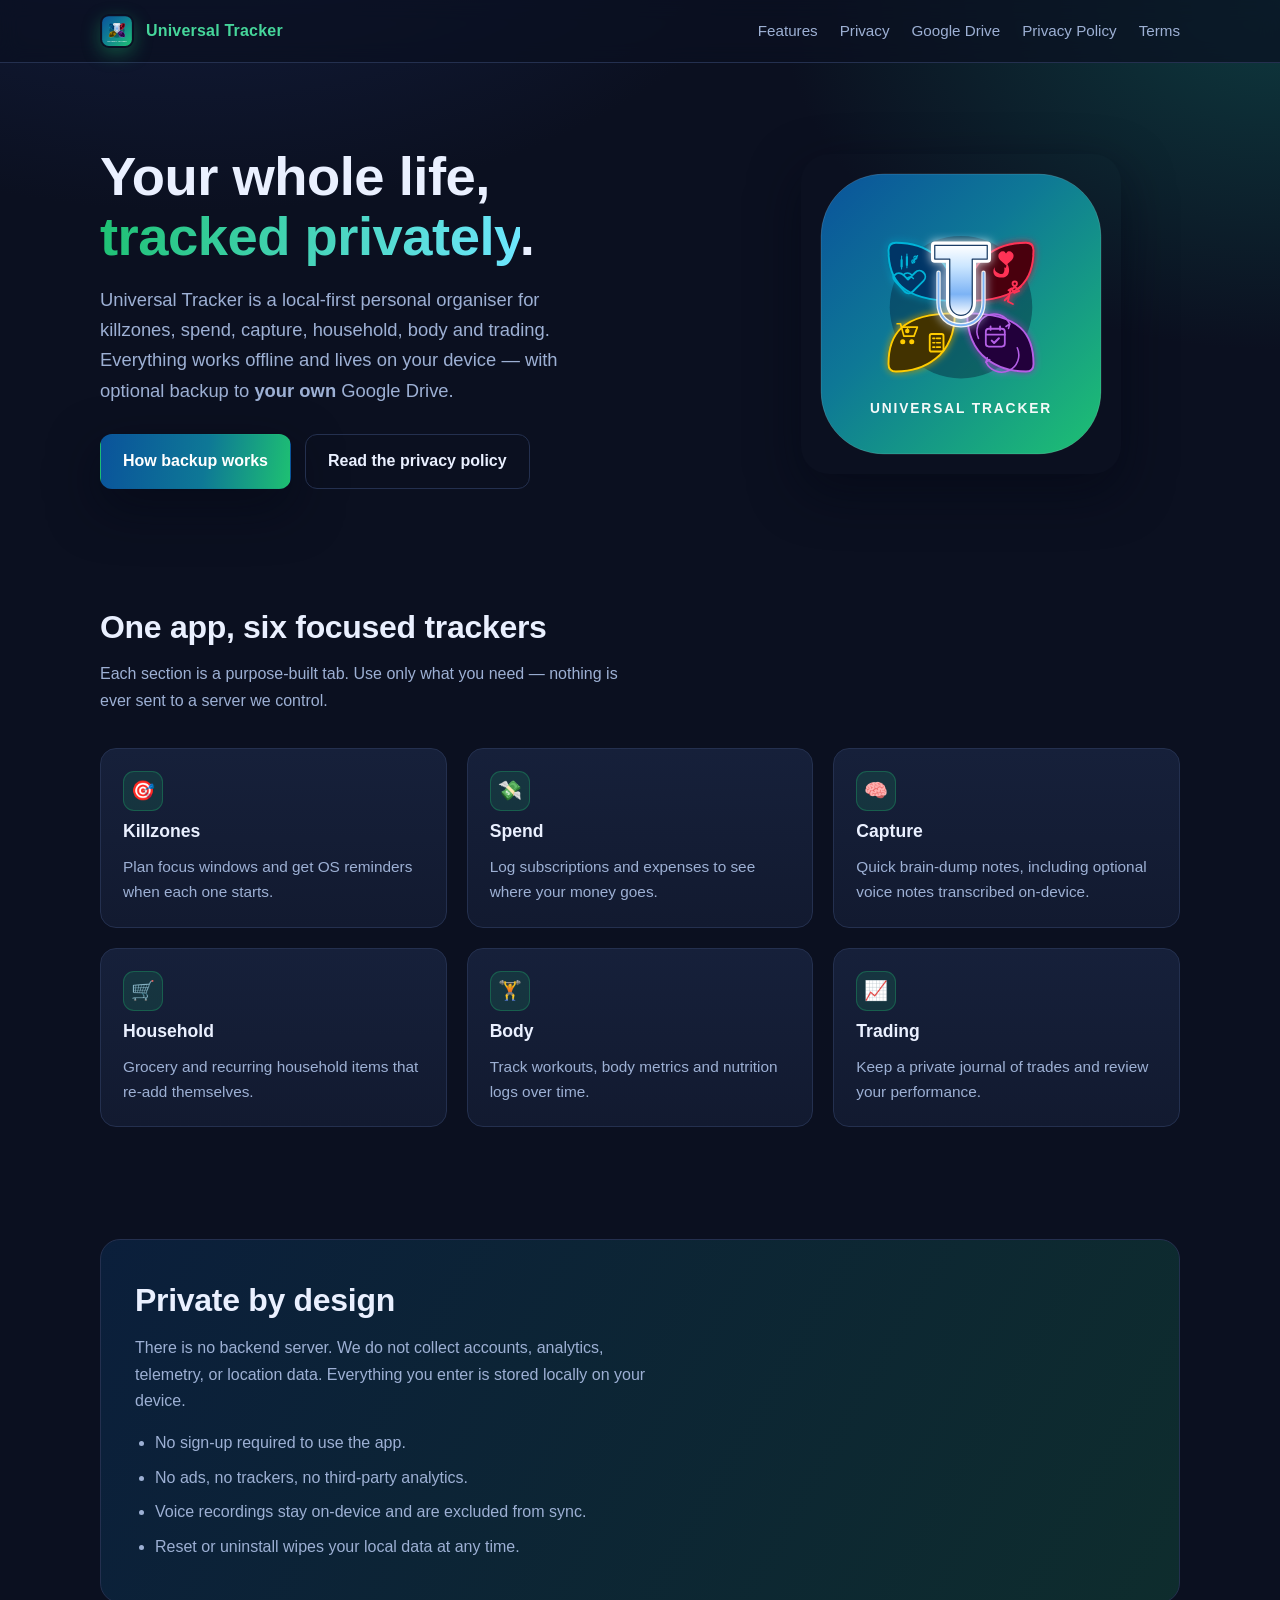
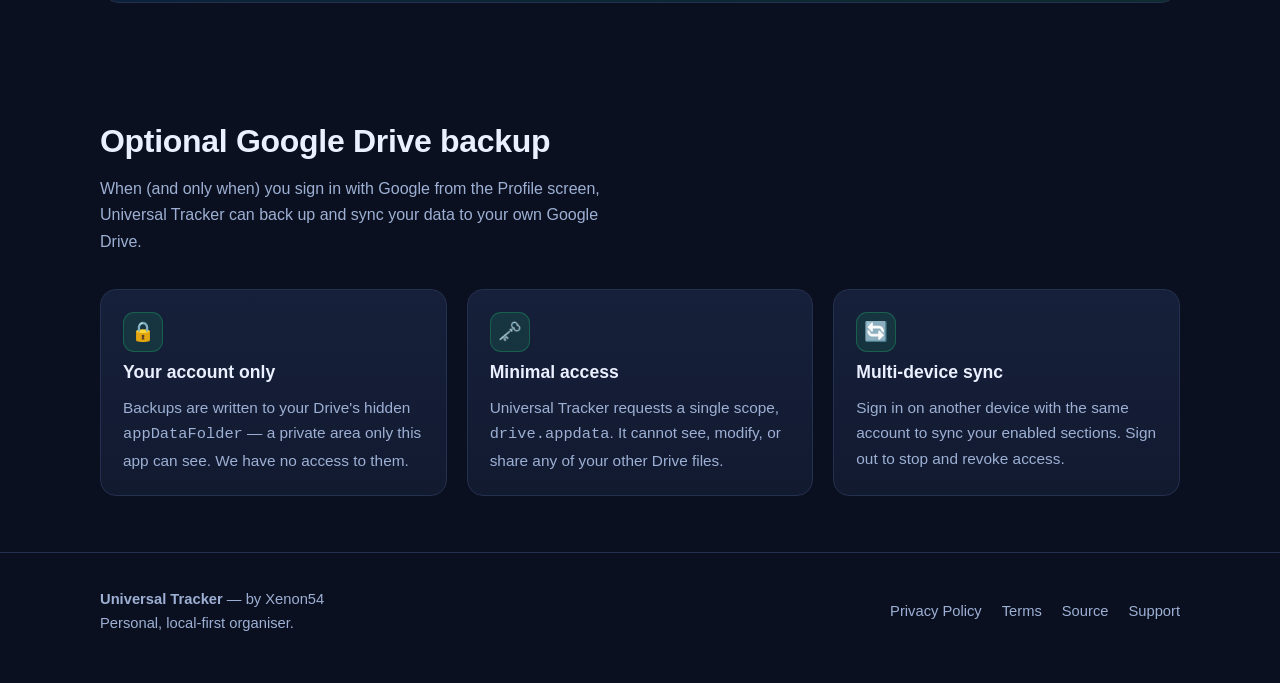
==== commit acd257a7: "renamed" ====
--- a/docs/index.html
+++ b/docs/index.html
@@ -3,10 +3,10 @@
   <head>
     <meta charset="UTF-8" />
     <meta name="viewport" content="width=device-width, initial-scale=1.0" />
-    <title>Tracker — a private, local-first personal organiser</title>
+    <title>Universal Tracker: by Xenon54 — a private, local-first personal organiser</title>
     <meta
       name="description"
-      content="Tracker is a local-first personal organiser for killzones, spend, capture, household, body and trading, with optional end-to-end-private Google Drive backup to your own account."
+      content="Universal Tracker is a local-first personal organiser for killzones, spend, capture, household, body and trading, with optional end-to-end-private Google Drive backup to your own account."
     />
     <link rel="icon" type="image/svg+xml" href="app_icon.svg" />
     <link rel="stylesheet" href="styles.css" />
@@ -15,8 +15,8 @@
     <header class="site-header">
       <div class="container nav">
         <a class="brand" href="/">
-          <img src="app_icon.svg" alt="Tracker app icon" />
-          <span>Tracker</span>
+          <img src="app_icon.svg" alt="Universal Tracker app icon" />
+          <span>Universal Tracker</span>
         </a>
         <nav class="nav-links">
           <a href="#features">Features</a>
@@ -34,7 +34,7 @@
         <div>
           <h1>Your whole life, <span class="accent">tracked privately</span>.</h1>
           <p class="lead">
-            Tracker is a local-first personal organiser for killzones, spend,
+            Universal Tracker is a local-first personal organiser for killzones, spend,
             capture, household, body and trading. Everything works offline and
             lives on your device — with optional backup to <strong>your own</strong>
             Google Drive.
@@ -45,7 +45,7 @@
           </div>
         </div>
         <div class="hero-art">
-          <img src="app_icon.svg" alt="Tracker app icon" />
+          <img src="app_icon.svg" alt="Universal Tracker app icon" />
         </div>
       </section>
 
@@ -121,7 +121,7 @@
           <h2 class="section-title">Optional Google Drive backup</h2>
           <p class="section-sub">
             When (and only when) you sign in with Google from the Profile screen,
-            Tracker can back up and sync your data to your own Google Drive.
+            Universal Tracker can back up and sync your data to your own Google Drive.
           </p>
           <div class="grid">
             <article class="card">
@@ -137,7 +137,7 @@
               <div class="ic">🗝️</div>
               <h3>Minimal access</h3>
               <p>
-                Tracker requests a single scope,
+                Universal Tracker requests a single scope,
                 <code>drive.appdata</code>. It cannot see, modify, or share any of
                 your other Drive files.
               </p>
@@ -158,7 +158,7 @@
     <footer class="site-footer" id="contact">
       <div class="container footer-row">
         <div>
-          <strong>Tracker</strong> — by Abhishek Kumar<br />
+          <strong>Universal Tracker</strong> — by Xenon54<br />
           Personal, local-first organiser.
         </div>
         <nav class="footer-links">
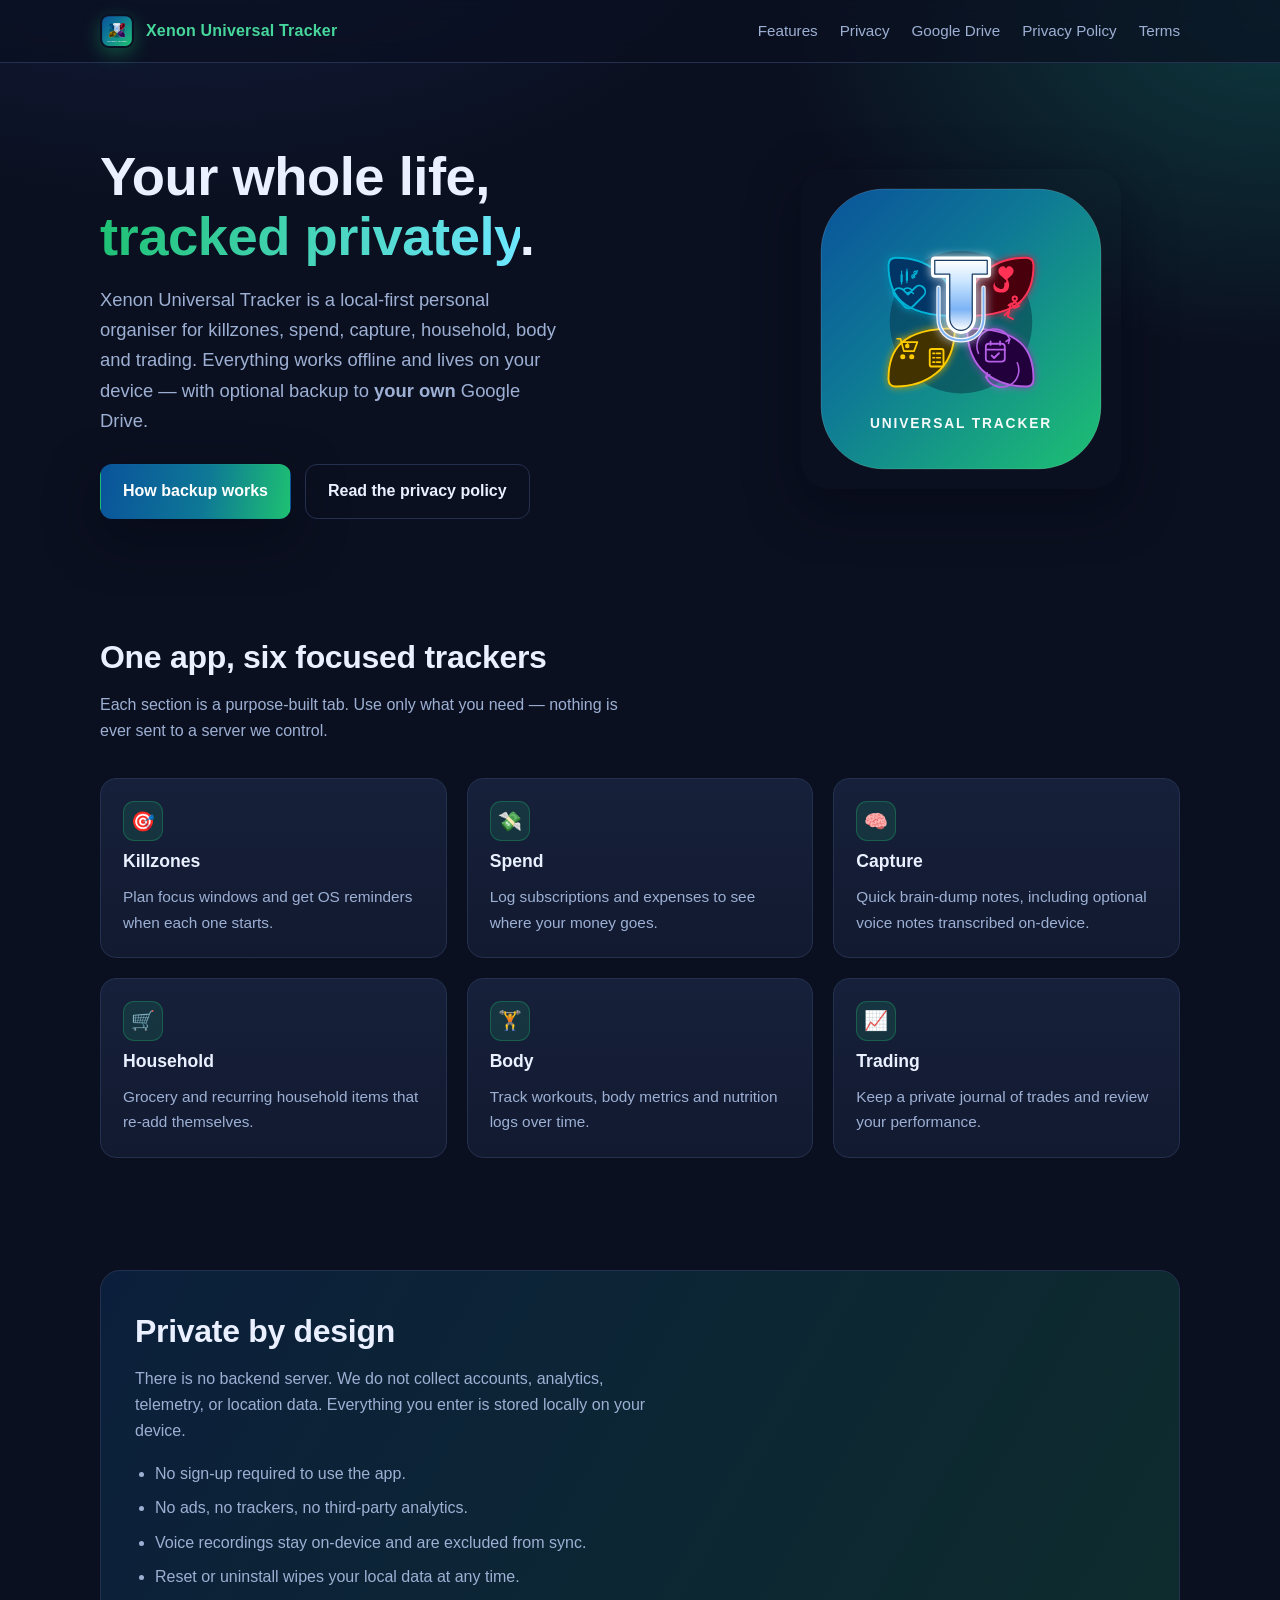
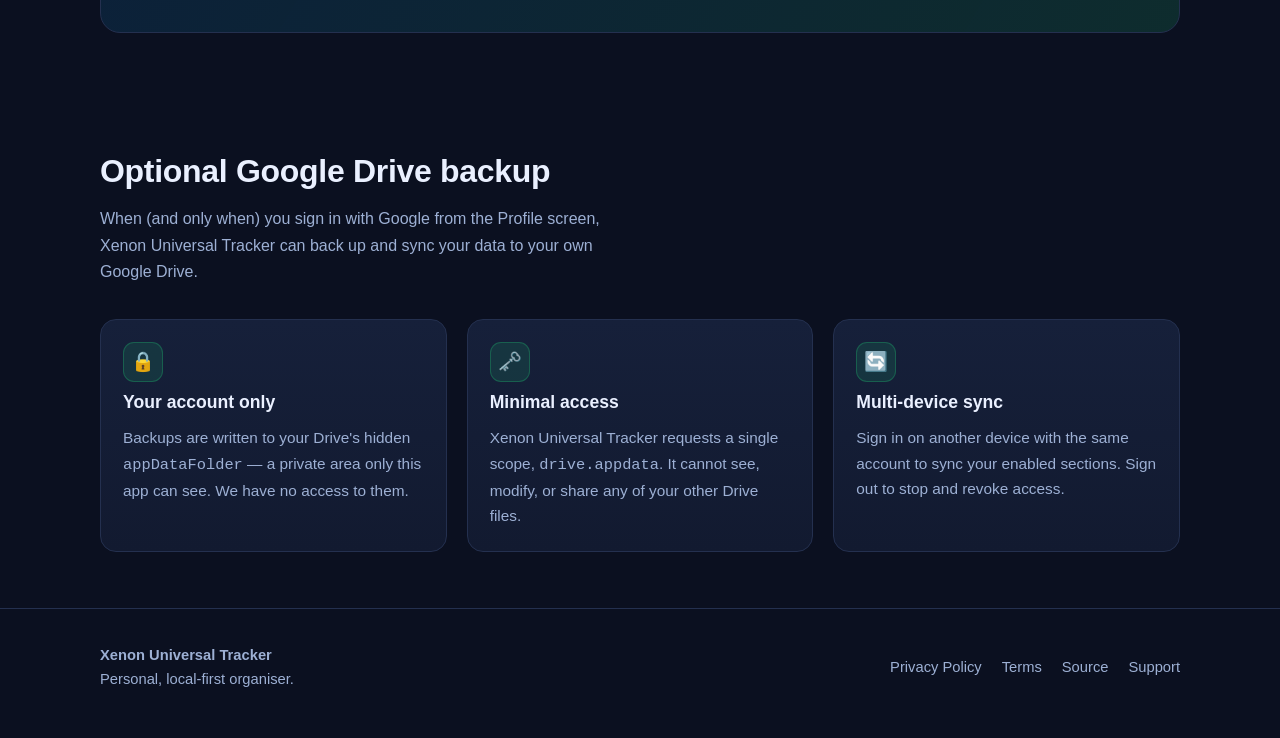
==== commit 22c19560: "changed naming" ====
--- a/docs/index.html
+++ b/docs/index.html
@@ -3,10 +3,10 @@
   <head>
     <meta charset="UTF-8" />
     <meta name="viewport" content="width=device-width, initial-scale=1.0" />
-    <title>Universal Tracker: by Xenon54 — a private, local-first personal organiser</title>
+    <title>Xenon Universal Tracker — a private, local-first personal organiser</title>
     <meta
       name="description"
-      content="Universal Tracker is a local-first personal organiser for killzones, spend, capture, household, body and trading, with optional end-to-end-private Google Drive backup to your own account."
+      content="Xenon Universal Tracker is a local-first personal organiser for killzones, spend, capture, household, body and trading, with optional end-to-end-private Google Drive backup to your own account."
     />
     <link rel="icon" type="image/svg+xml" href="app_icon.svg" />
     <link rel="stylesheet" href="styles.css" />
@@ -15,8 +15,8 @@
     <header class="site-header">
       <div class="container nav">
         <a class="brand" href="/">
-          <img src="app_icon.svg" alt="Universal Tracker app icon" />
-          <span>Universal Tracker</span>
+          <img src="app_icon.svg" alt="Xenon Universal Tracker app icon" />
+          <span>Xenon Universal Tracker</span>
         </a>
         <nav class="nav-links">
           <a href="#features">Features</a>
@@ -34,7 +34,7 @@
         <div>
           <h1>Your whole life, <span class="accent">tracked privately</span>.</h1>
           <p class="lead">
-            Universal Tracker is a local-first personal organiser for killzones, spend,
+            Xenon Universal Tracker is a local-first personal organiser for killzones, spend,
             capture, household, body and trading. Everything works offline and
             lives on your device — with optional backup to <strong>your own</strong>
             Google Drive.
@@ -45,7 +45,7 @@
           </div>
         </div>
         <div class="hero-art">
-          <img src="app_icon.svg" alt="Universal Tracker app icon" />
+          <img src="app_icon.svg" alt="Xenon Universal Tracker app icon" />
         </div>
       </section>
 
@@ -121,7 +121,7 @@
           <h2 class="section-title">Optional Google Drive backup</h2>
           <p class="section-sub">
             When (and only when) you sign in with Google from the Profile screen,
-            Universal Tracker can back up and sync your data to your own Google Drive.
+            Xenon Universal Tracker can back up and sync your data to your own Google Drive.
           </p>
           <div class="grid">
             <article class="card">
@@ -137,7 +137,7 @@
               <div class="ic">🗝️</div>
               <h3>Minimal access</h3>
               <p>
-                Universal Tracker requests a single scope,
+                Xenon Universal Tracker requests a single scope,
                 <code>drive.appdata</code>. It cannot see, modify, or share any of
                 your other Drive files.
               </p>
@@ -158,7 +158,7 @@
     <footer class="site-footer" id="contact">
       <div class="container footer-row">
         <div>
-          <strong>Universal Tracker</strong> — by Xenon54<br />
+          <strong>Xenon Universal Tracker</strong><br />
           Personal, local-first organiser.
         </div>
         <nav class="footer-links">
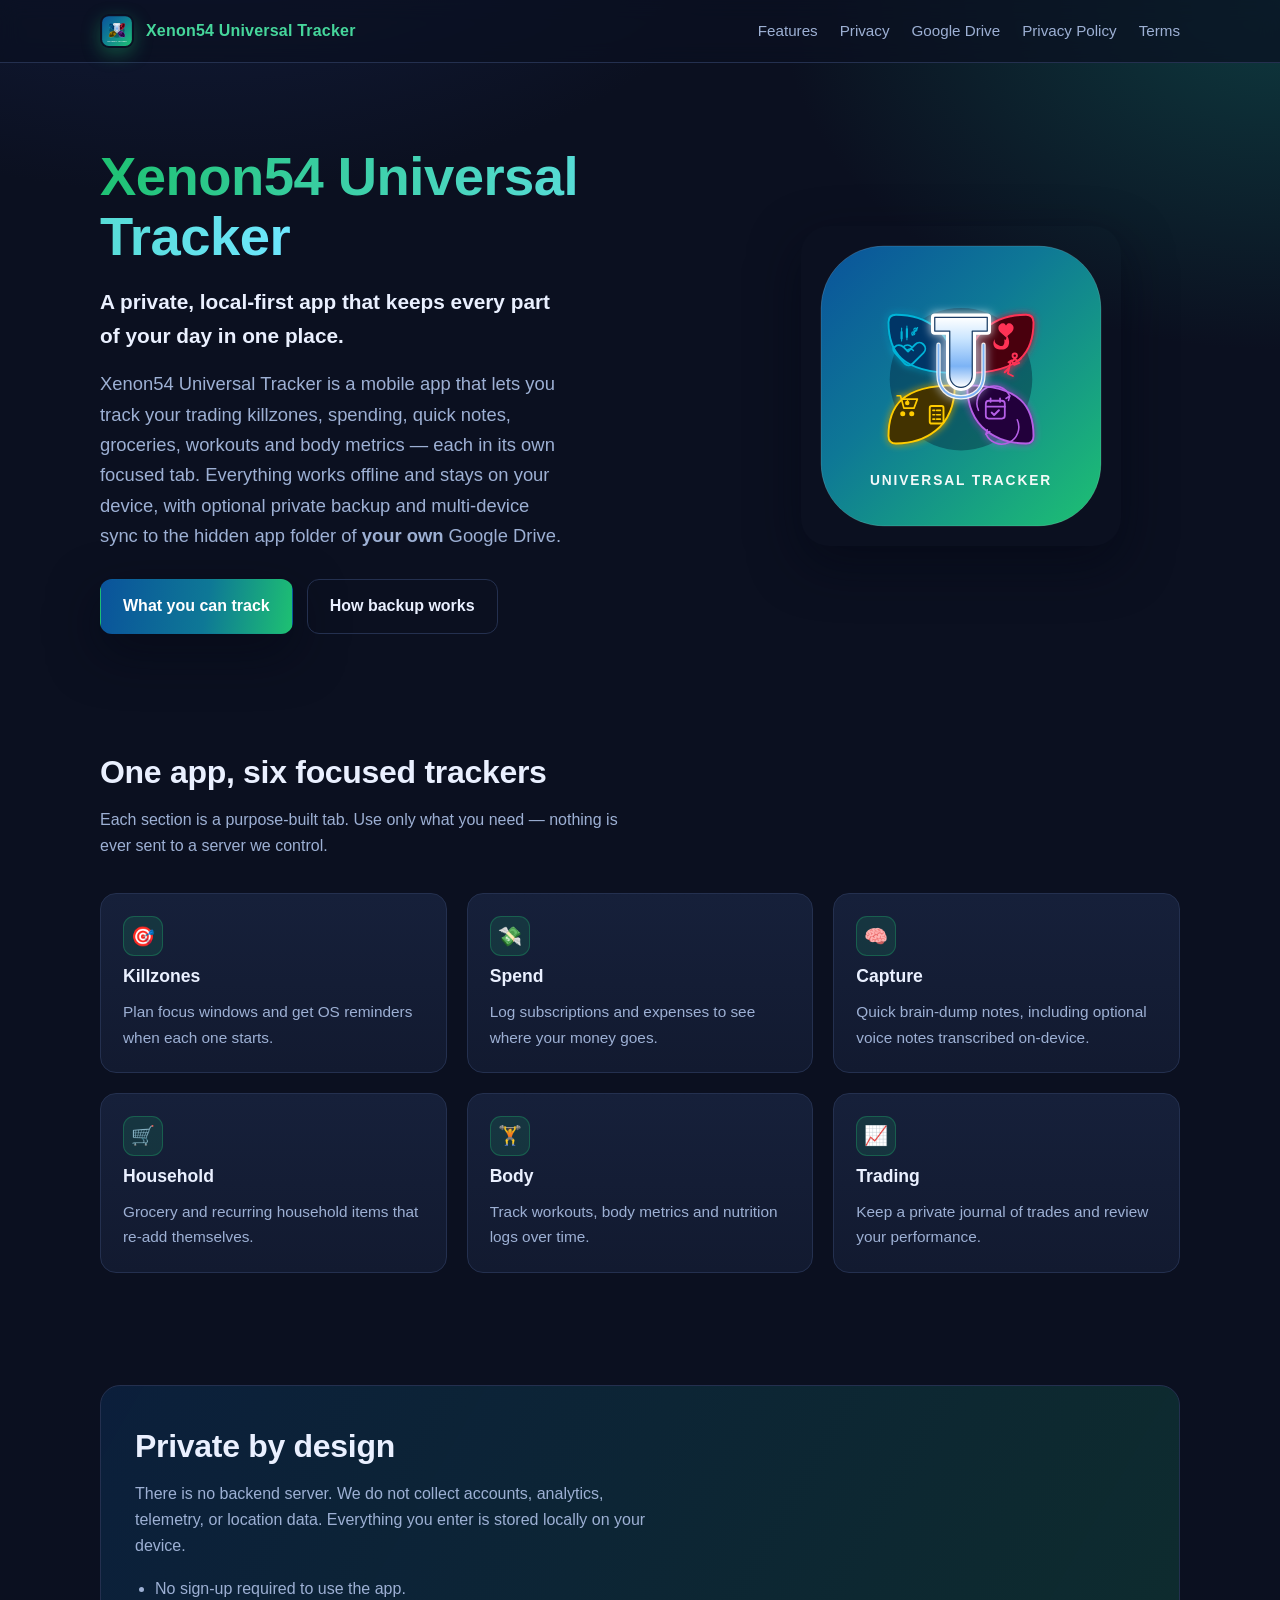
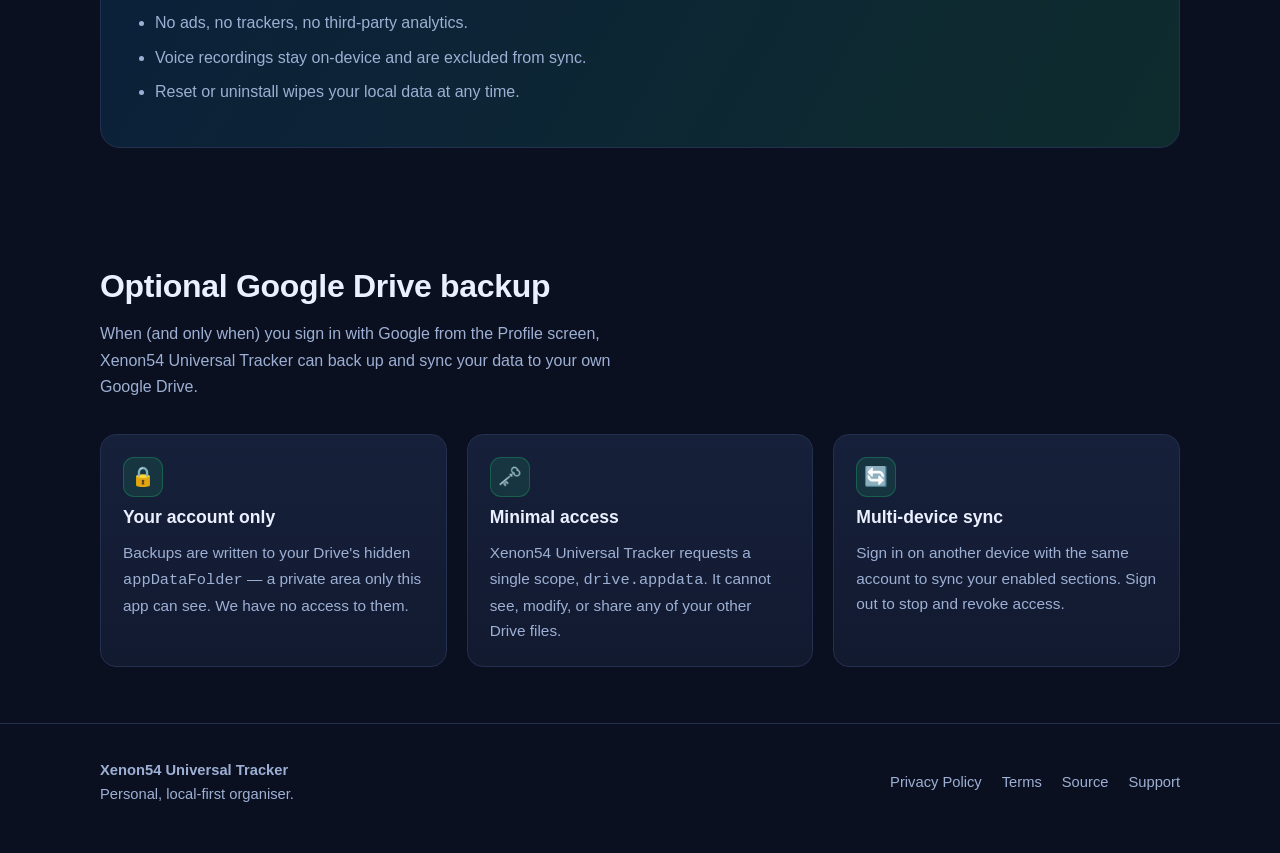
==== commit e8852415: "updated names" ====
--- a/docs/index.html
+++ b/docs/index.html
@@ -3,10 +3,10 @@
   <head>
     <meta charset="UTF-8" />
     <meta name="viewport" content="width=device-width, initial-scale=1.0" />
-    <title>Xenon Universal Tracker — a private, local-first personal organiser</title>
+    <title>Xenon54 Universal Tracker — private, local-first life &amp; trading tracker</title>
     <meta
       name="description"
-      content="Xenon Universal Tracker is a local-first personal organiser for killzones, spend, capture, household, body and trading, with optional end-to-end-private Google Drive backup to your own account."
+      content="Xenon54 Universal Tracker is a private, local-first mobile app that lets you track trading killzones, spending, quick notes, groceries, workouts and body metrics in one place. Your data stays on your device, with optional backup to your own Google Drive."
     />
     <link rel="icon" type="image/svg+xml" href="app_icon.svg" />
     <link rel="stylesheet" href="styles.css" />
@@ -15,8 +15,8 @@
     <header class="site-header">
       <div class="container nav">
         <a class="brand" href="/">
-          <img src="app_icon.svg" alt="Xenon Universal Tracker app icon" />
-          <span>Xenon Universal Tracker</span>
+          <img src="app_icon.svg" alt="Xenon54 Universal Tracker app icon" />
+          <span>Xenon54 Universal Tracker</span>
         </a>
         <nav class="nav-links">
           <a href="#features">Features</a>
@@ -32,20 +32,26 @@
       <!-- Hero -->
       <section class="hero container" id="top">
         <div>
-          <h1>Your whole life, <span class="accent">tracked privately</span>.</h1>
+          <h1><span class="accent">Xenon54 Universal Tracker</span></h1>
+          <p class="tagline">
+            A private, local-first app that keeps every part of your day in one
+            place.
+          </p>
           <p class="lead">
-            Xenon Universal Tracker is a local-first personal organiser for killzones, spend,
-            capture, household, body and trading. Everything works offline and
-            lives on your device — with optional backup to <strong>your own</strong>
+            Xenon54 Universal Tracker is a mobile app that lets you track your
+            trading killzones, spending, quick notes, groceries, workouts and
+            body metrics — each in its own focused tab. Everything works offline
+            and stays on your device, with optional private backup and
+            multi-device sync to the hidden app folder of <strong>your own</strong>
             Google Drive.
           </p>
           <div class="cta-row">
-            <a class="btn btn-primary" href="#drive">How backup works</a>
-            <a class="btn btn-ghost" href="privacy.html">Read the privacy policy</a>
+            <a class="btn btn-primary" href="#features">What you can track</a>
+            <a class="btn btn-ghost" href="#drive">How backup works</a>
           </div>
         </div>
         <div class="hero-art">
-          <img src="app_icon.svg" alt="Xenon Universal Tracker app icon" />
+          <img src="app_icon.svg" alt="Xenon54 Universal Tracker app icon" />
         </div>
       </section>
 
@@ -121,7 +127,7 @@
           <h2 class="section-title">Optional Google Drive backup</h2>
           <p class="section-sub">
             When (and only when) you sign in with Google from the Profile screen,
-            Xenon Universal Tracker can back up and sync your data to your own Google Drive.
+            Xenon54 Universal Tracker can back up and sync your data to your own Google Drive.
           </p>
           <div class="grid">
             <article class="card">
@@ -137,7 +143,7 @@
               <div class="ic">🗝️</div>
               <h3>Minimal access</h3>
               <p>
-                Xenon Universal Tracker requests a single scope,
+                Xenon54 Universal Tracker requests a single scope,
                 <code>drive.appdata</code>. It cannot see, modify, or share any of
                 your other Drive files.
               </p>
@@ -158,7 +164,7 @@
     <footer class="site-footer" id="contact">
       <div class="container footer-row">
         <div>
-          <strong>Xenon Universal Tracker</strong><br />
+          <strong>Xenon54 Universal Tracker</strong><br />
           Personal, local-first organiser.
         </div>
         <nav class="footer-links">
--- a/docs/styles.css
+++ b/docs/styles.css
@@ -117,6 +117,14 @@
   color: transparent;
 }
 
+.hero p.tagline {
+  font-size: 1.3rem;
+  font-weight: 600;
+  color: var(--text);
+  margin: 0 0 16px;
+  max-width: 40ch;
+}
+
 .hero p.lead {
   font-size: 1.15rem;
   color: var(--muted);
